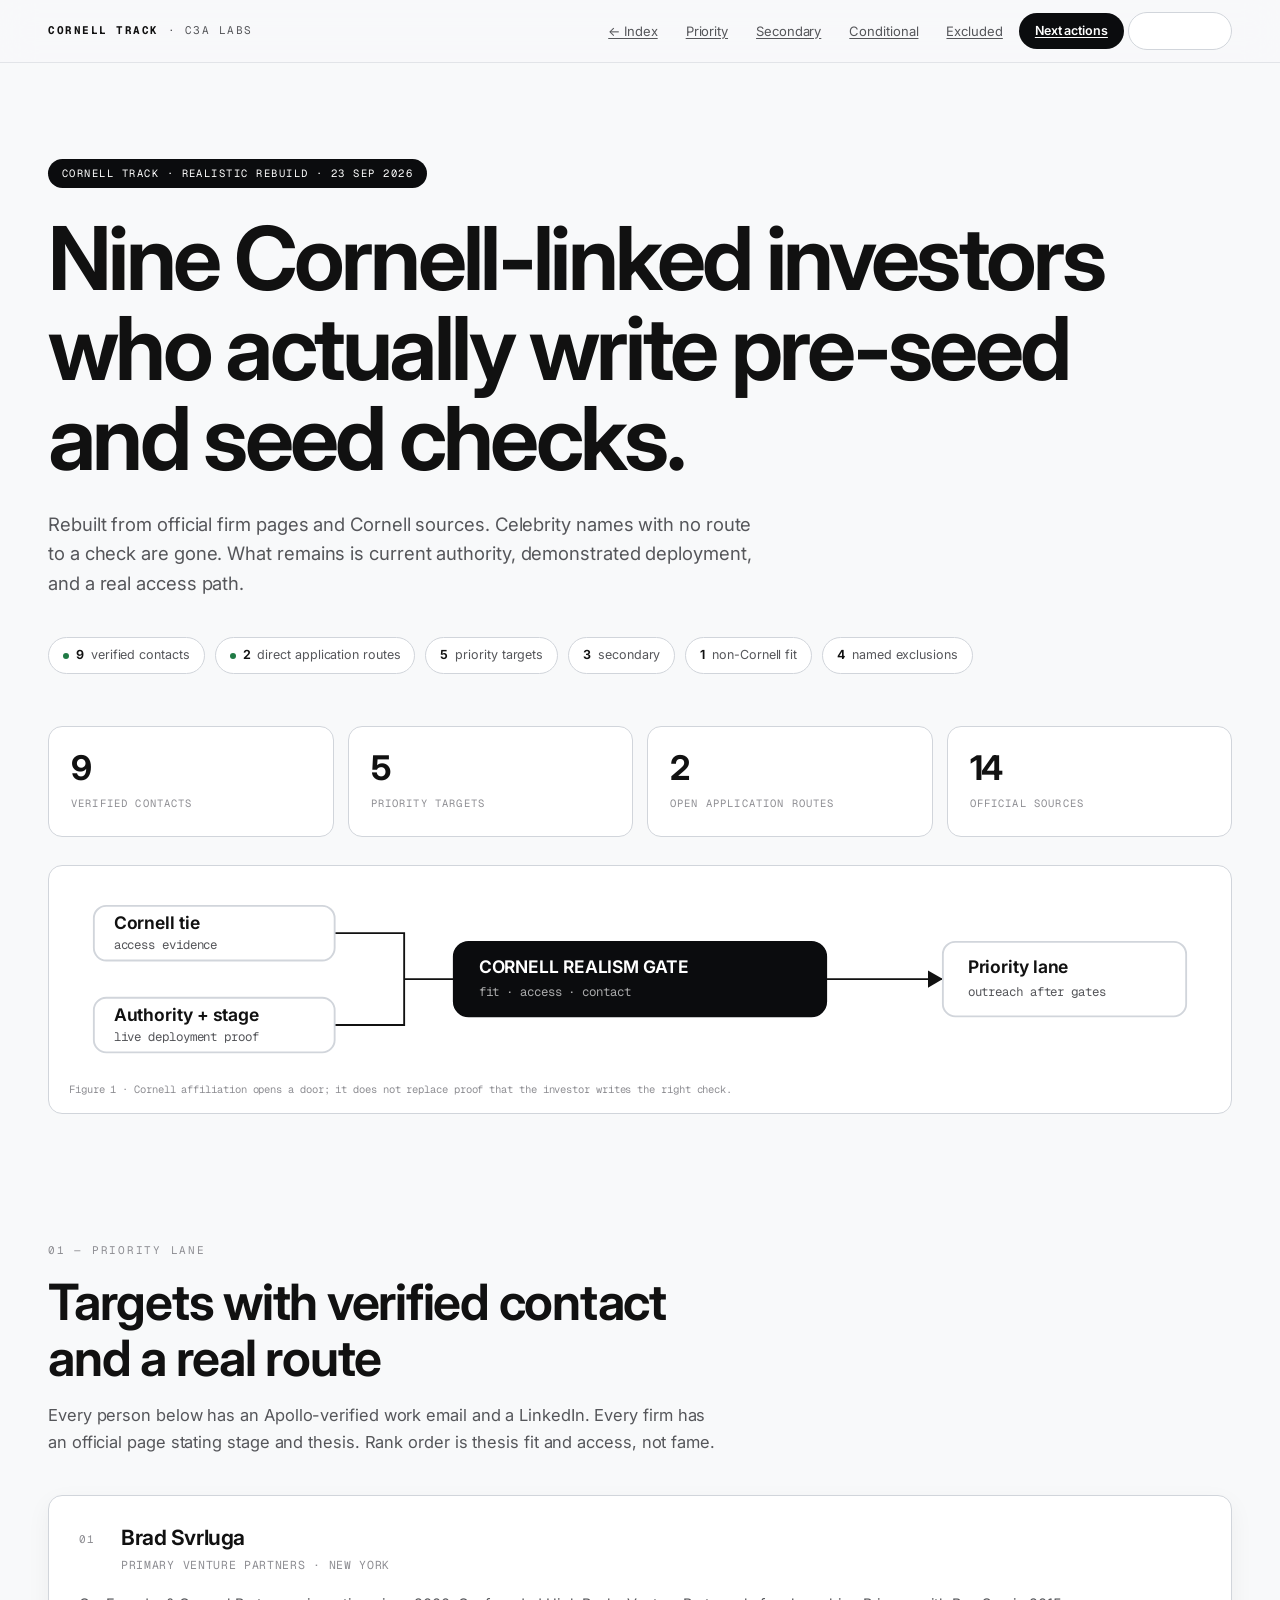
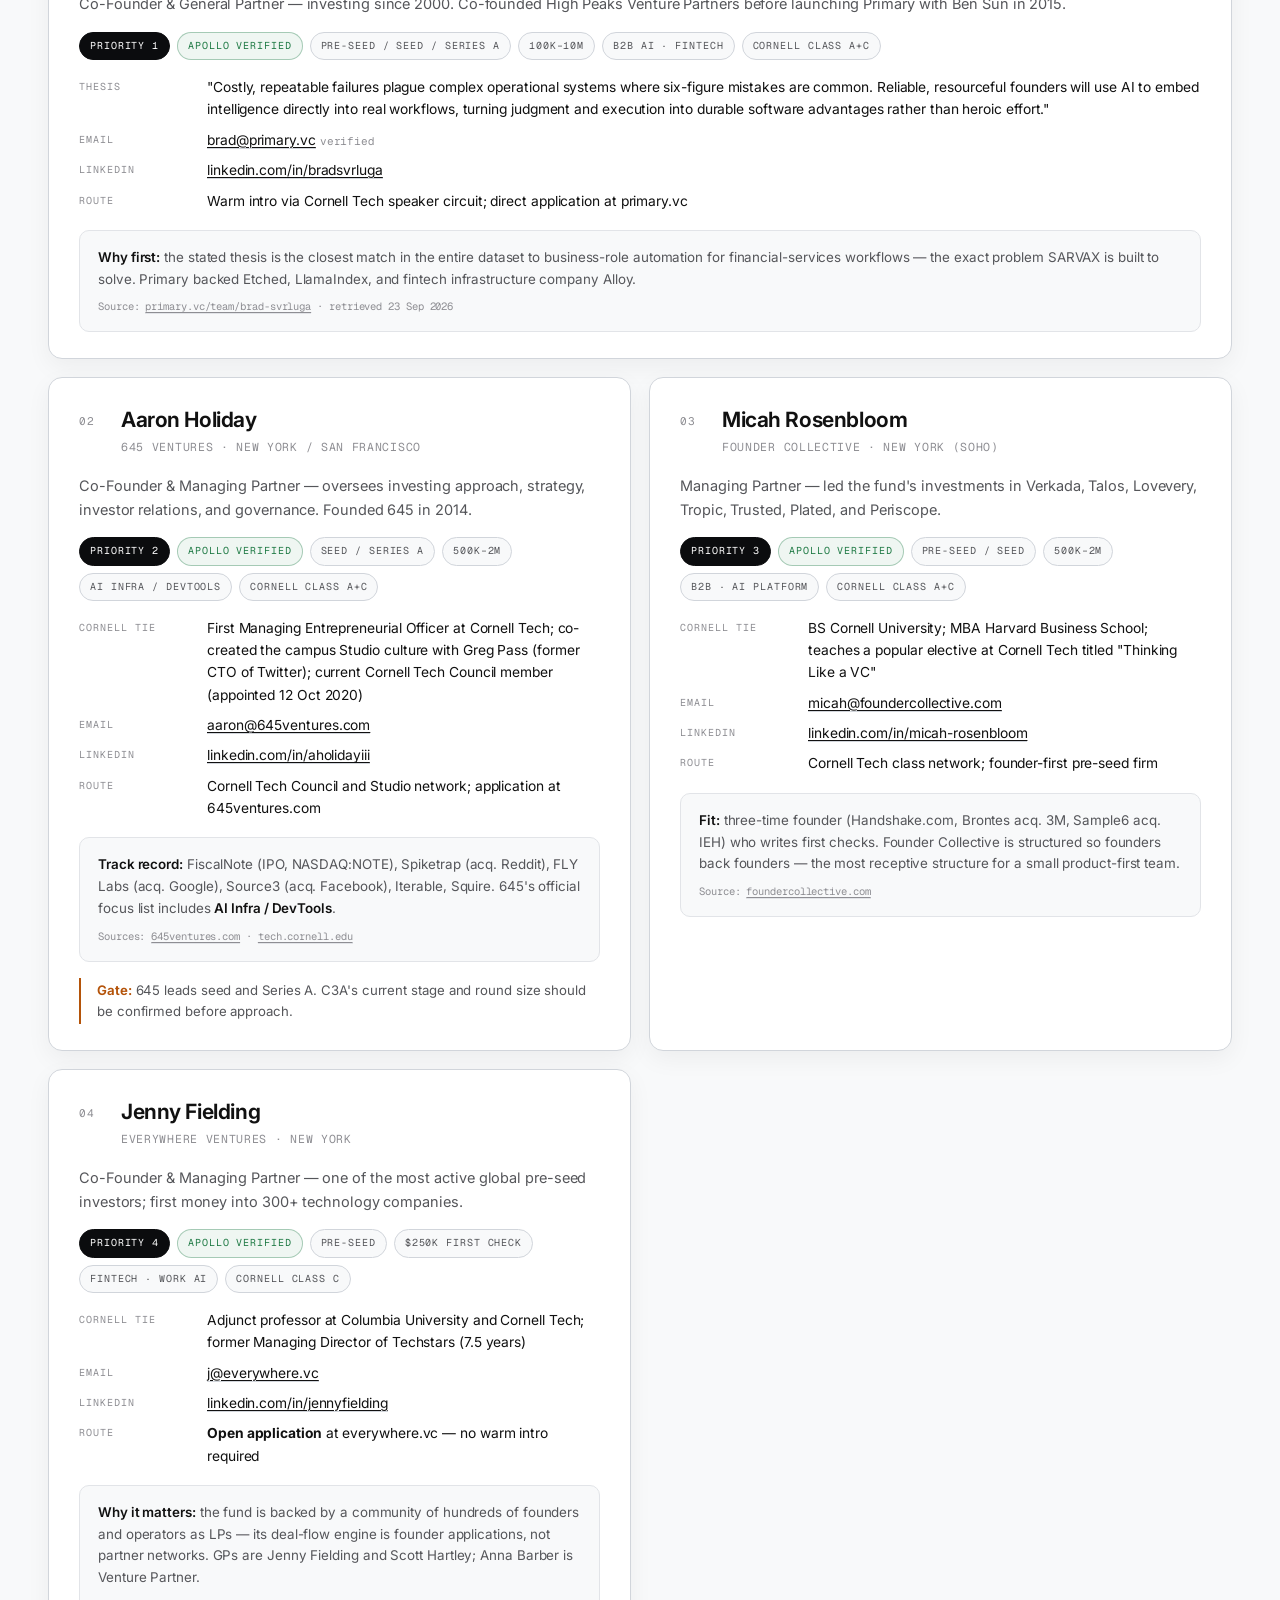
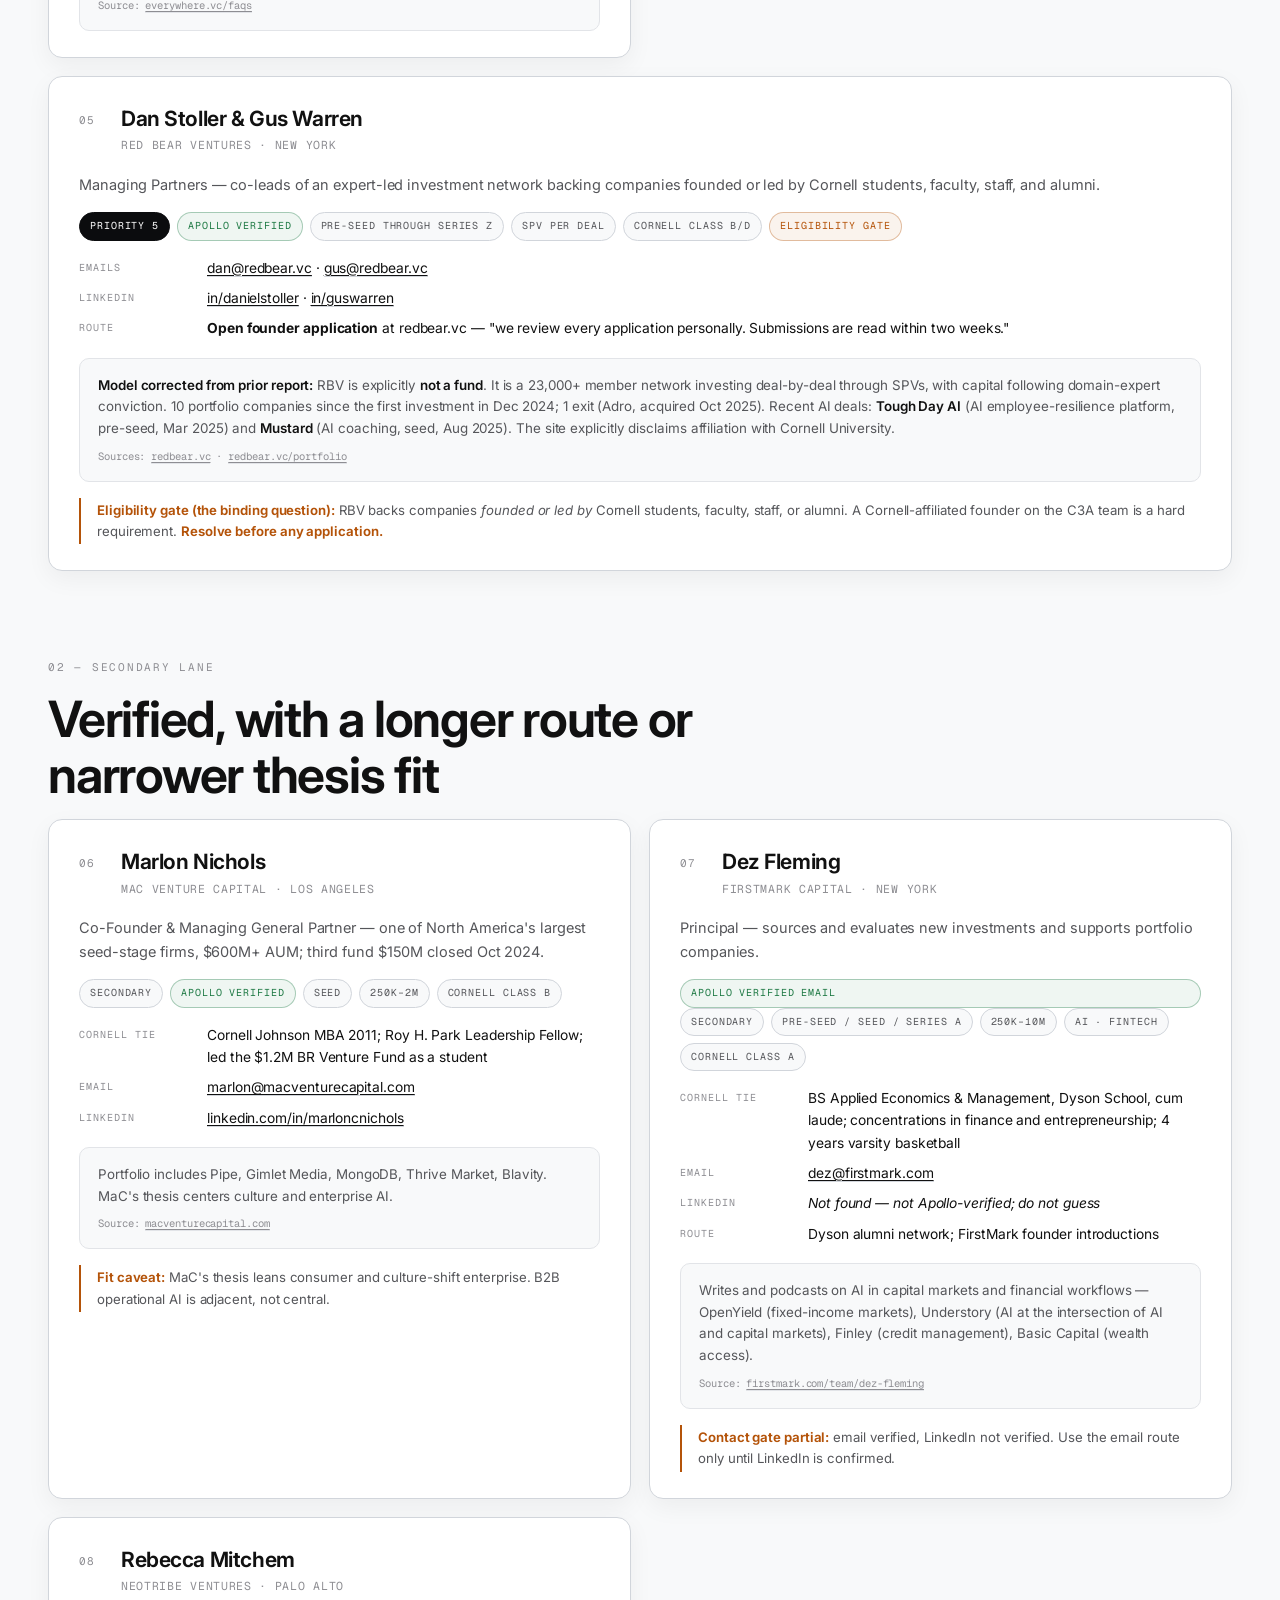
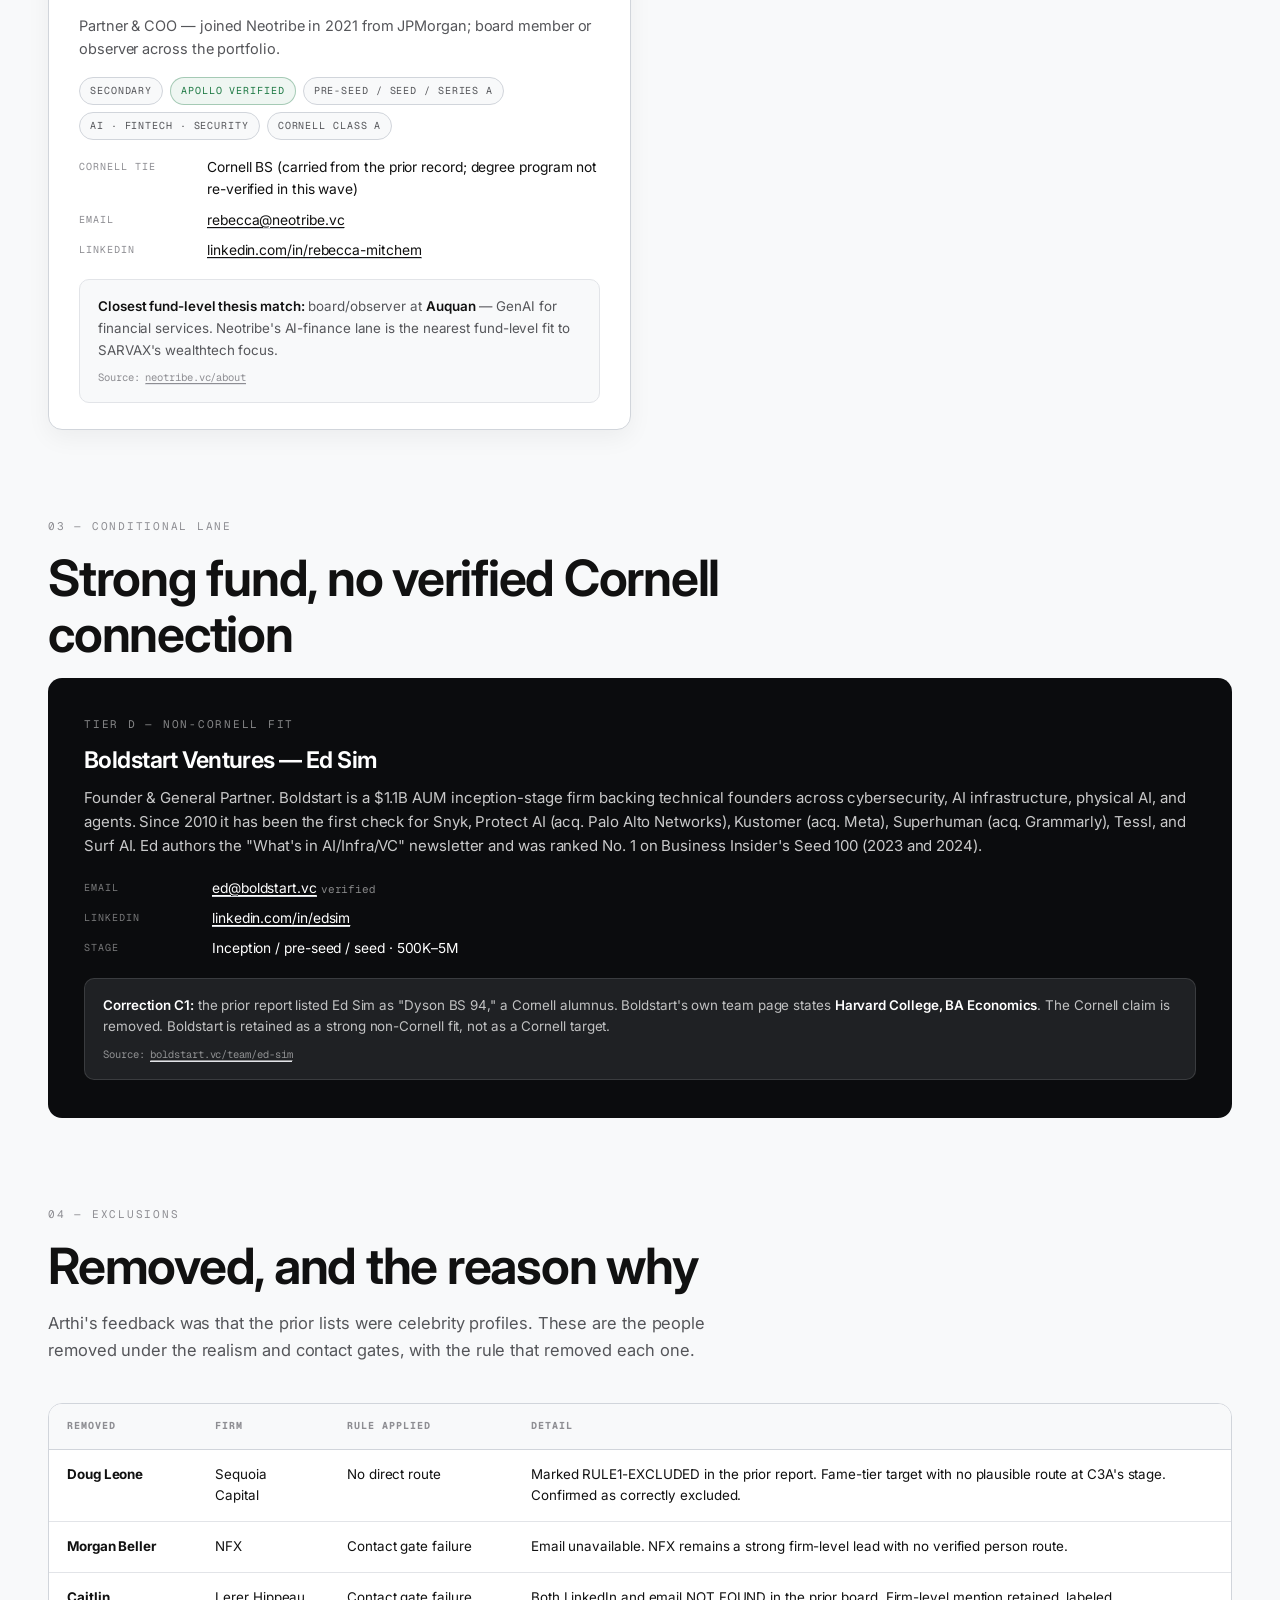
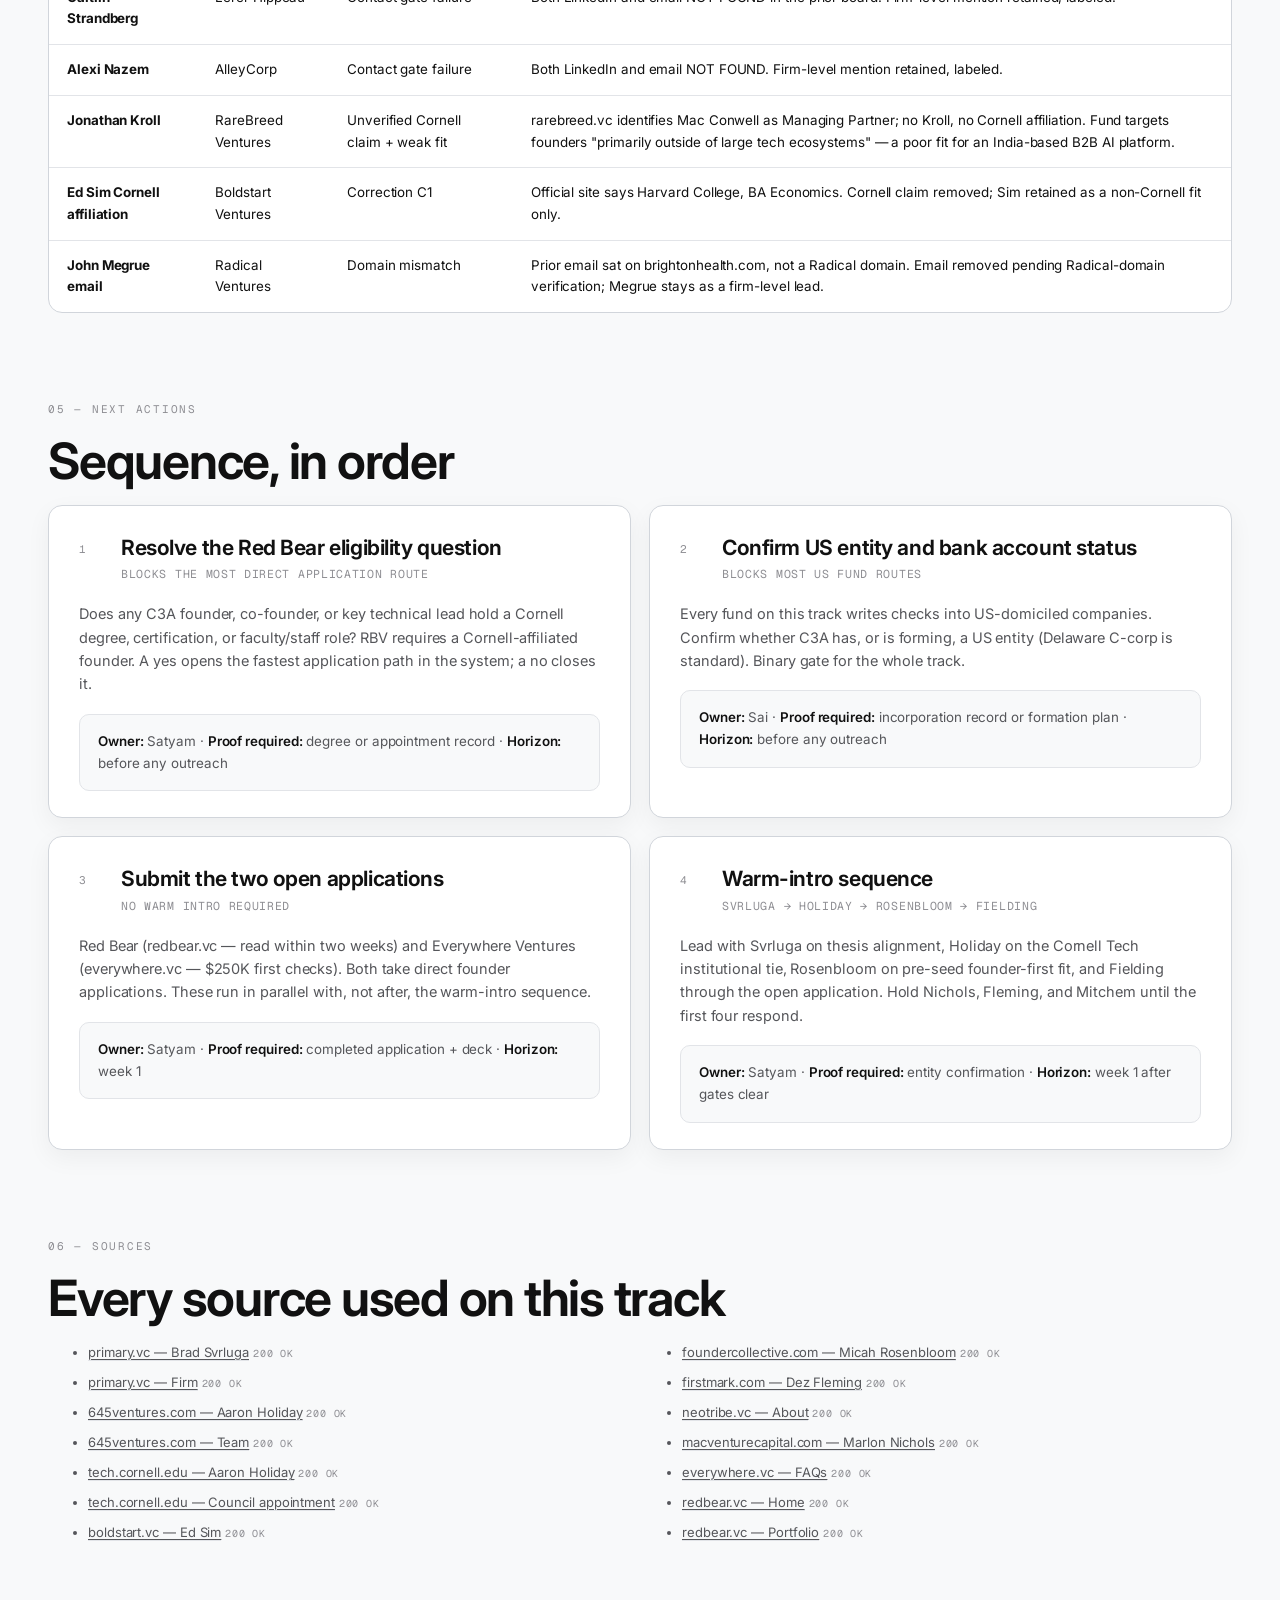
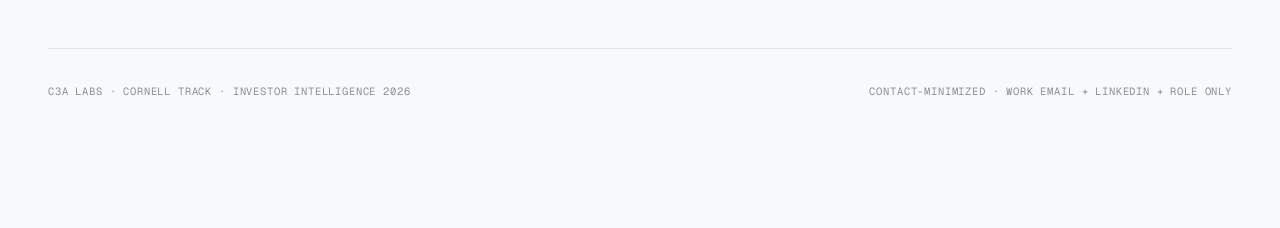
==== CORNELL/index.html @ d26bde04 "Initial public release: investor intelligence 2026" ====
<!DOCTYPE html>
<html lang="en">
<head>
<meta charset="utf-8">
<meta name="viewport" content="width=device-width, initial-scale=1">
<title>C3A Labs — Cornell Investor Intelligence 2026</title>
<meta name="description" content="Cornell-linked investors who actively write pre-seed and seed AI checks. Verified decision-makers, evidence-bound claims, explicit eligibility gates.">
<link rel="preconnect" href="https://fonts.googleapis.com">
<link rel="preconnect" href="https://fonts.gstatic.com" crossorigin>
<link href="https://fonts.googleapis.com/css2?family=Inter:wght@300;400;500;600;700;800&family=Geist+Mono:wght@400;500;600;700&display=swap" rel="stylesheet">
<link rel="stylesheet" href="../00-SYSTEM/report.css">
</head>
<body>
<a class="skip" href="#main">Skip to main content</a>

<nav class="nav">
  <div class="nav-in">
    <span class="nav-mark"><b>CORNELL TRACK</b> · C3A LABS</span>
    <span class="nav-links">
      <a href="../index.html">← Index</a>
      <a href="#priority">Priority</a>
      <a href="#secondary">Secondary</a>
      <a href="#conditional">Conditional</a>
      <a href="#excluded">Excluded</a>
      <a class="nav-cta" href="#next">Next actions</a>
      <a class="nav-cta" style="background:#fff;color:var(--ink);border:1px solid var(--line)" href="../MIT/index.html">MIT track →</a>
    </span>
  </div>
</nav>

<main id="main">

  <section class="hero" id="top">
    <span class="hero-tag">Cornell track · realistic rebuild · 23 Sep 2026</span>
    <h1>Nine Cornell-linked investors who actually write pre-seed and seed checks.</h1>
    <p class="hero-lede">Rebuilt from official firm pages and Cornell sources. Celebrity
      names with no route to a check are gone. What remains is current authority,
      demonstrated deployment, and a real access path.</p>
    <div class="hero-band">
      <span class="pill"><span class="dot"></span><b>9</b> verified contacts</span>
      <span class="pill"><span class="dot"></span><b>2</b> direct application routes</span>
      <span class="pill"><b>5</b> priority targets</span>
      <span class="pill"><b>3</b> secondary</span>
      <span class="pill"><b>1</b> non-Cornell fit</span>
      <span class="pill"><b>4</b> named exclusions</span>
    </div>
    <div class="metrics">
      <div class="metric"><div class="n">9</div><div class="l">Verified contacts</div></div>
      <div class="metric"><div class="n">5</div><div class="l">Priority targets</div></div>
      <div class="metric"><div class="n">2</div><div class="l">Open application routes</div></div>
      <div class="metric"><div class="n">14</div><div class="l">Official sources</div></div>
    </div>
    <figure class="diagram" aria-labelledby="cornell-gates-diagram-title cornell-gates-diagram-desc">
      <svg viewBox="0 0 920 150" role="img" aria-labelledby="cornell-gates-diagram-title cornell-gates-diagram-desc">
        <title id="cornell-gates-diagram-title">Cornell target qualification flow</title>
        <desc id="cornell-gates-diagram-desc">Cornell affiliation is checked separately from current investment authority, pre-seed deployment, and a real access path before a person becomes a priority target.</desc>
        <path class="flow" d="M214 38H270V75H310M214 112H270V75H310M610 75H652V75H704"/>
        <polygon points="704,75 692,68 692,82" fill="var(--ink)"/>
        <rect class="node" x="20" y="16" rx="10" width="194" height="44"/><text class="label" x="36" y="35">Cornell tie</text><text class="sub" x="36" y="51">access evidence</text>
        <rect class="node" x="20" y="90" rx="10" width="194" height="44"/><text class="label" x="36" y="109">Authority + stage</text><text class="sub" x="36" y="125">live deployment proof</text>
        <rect class="node dark" x="310" y="45" rx="12" width="300" height="60"/><text class="label inverse" x="330" y="70">CORNELL REALISM GATE</text><text class="sub inverse" x="330" y="89">fit · access · contact</text>
        <rect class="node" x="704" y="45" rx="10" width="196" height="60"/><text class="label" x="724" y="70">Priority lane</text><text class="sub" x="724" y="89">outreach after gates</text>
      </svg>
      <figcaption>Figure 1 · Cornell affiliation opens a door; it does not replace proof that the investor writes the right check.</figcaption>
    </figure>
  </section>

  <section class="sec" id="priority">
    <div class="sec-kicker">01 — Priority lane</div>
    <h2 class="sec-h">Targets with verified contact and a real route</h2>
    <p class="sec-sub">Every person below has an Apollo-verified work email and a
      LinkedIn. Every firm has an official page stating stage and thesis. Rank order is
      thesis fit and access, not fame.</p>

    <div class="lane">

      <div class="card full">
        <div class="card-top">
          <span class="card-rank">01</span>
          <div>
            <h3>Brad Svrluga</h3>
            <div class="firm">Primary Venture Partners · New York</div>
          </div>
        </div>
        <p class="role">Co-Founder &amp; General Partner — investing since 2000.
          Co-founded High Peaks Venture Partners before launching Primary with Ben Sun
          in 2015.</p>
        <div class="chips">
          <span class="chip solid">Priority 1</span>
          <span class="chip live">APOLLO VERIFIED</span>
          <span class="chip">Pre-seed / Seed / Series A</span>
          <span class="chip">100K–10M</span>
          <span class="chip">B2B AI · fintech</span>
          <span class="chip">Cornell class A+C</span>
        </div>
        <dl class="kv">
          <dt>Thesis</dt><dd>"Costly, repeatable failures plague complex operational
            systems where six-figure mistakes are common. Reliable, resourceful founders
            will use AI to embed intelligence directly into real workflows, turning
            judgment and execution into durable software advantages rather than heroic
            effort."</dd>
          <dt>Email</dt><dd><a href="mailto:brad@primary.vc">brad@primary.vc</a> <span class="mono" style="font-size:11px;color:var(--faint)">verified</span></dd>
          <dt>LinkedIn</dt><dd><a href="https://www.linkedin.com/in/bradsvrluga">linkedin.com/in/bradsvrluga</a></dd>
          <dt>Route</dt><dd>Warm intro via Cornell Tech speaker circuit; direct
            application at primary.vc</dd>
        </dl>
        <div class="proof">
          <b>Why first:</b> the stated thesis is the closest match in the entire dataset
          to business-role automation for financial-services workflows — the exact
          problem SARVAX is built to solve. Primary backed Etched, LlamaIndex, and
          fintech infrastructure company Alloy.
          <span class="proof-src">Source: <a href="https://primary.vc/team/brad-svrluga">primary.vc/team/brad-svrluga</a> · retrieved 23 Sep 2026</span>
        </div>
      </div>

      <div class="card">
        <div class="card-top">
          <span class="card-rank">02</span>
          <div>
            <h3>Aaron Holiday</h3>
            <div class="firm">645 Ventures · New York / San Francisco</div>
          </div>
        </div>
        <p class="role">Co-Founder &amp; Managing Partner — oversees investing approach,
          strategy, investor relations, and governance. Founded 645 in 2014.</p>
        <div class="chips">
          <span class="chip solid">Priority 2</span>
          <span class="chip live">APOLLO VERIFIED</span>
          <span class="chip">Seed / Series A</span>
          <span class="chip">500K–2M</span>
          <span class="chip">AI infra / devtools</span>
          <span class="chip">Cornell class A+C</span>
        </div>
        <dl class="kv">
          <dt>Cornell tie</dt><dd>First Managing Entrepreneurial Officer at Cornell
            Tech; co-created the campus Studio culture with Greg Pass (former CTO of
            Twitter); current Cornell Tech Council member (appointed 12 Oct 2020)</dd>
          <dt>Email</dt><dd><a href="mailto:aaron@645ventures.com">aaron@645ventures.com</a></dd>
          <dt>LinkedIn</dt><dd><a href="https://www.linkedin.com/in/aholidayiii">linkedin.com/in/aholidayiii</a></dd>
          <dt>Route</dt><dd>Cornell Tech Council and Studio network; application at
            645ventures.com</dd>
        </dl>
        <div class="proof">
          <b>Track record:</b> FiscalNote (IPO, NASDAQ:NOTE), Spiketrap (acq. Reddit),
          FLY Labs (acq. Google), Source3 (acq. Facebook), Iterable, Squire.
          645's official focus list includes <b>AI Infra / DevTools</b>.
          <span class="proof-src">Sources: <a href="https://645ventures.com/team/aaron-holiday">645ventures.com</a> · <a href="https://tech.cornell.edu/people/aaron-holiday/">tech.cornell.edu</a></span>
        </div>
        <div class="gate"><b>Gate:</b> 645 leads seed and Series A. C3A's current
          stage and round size should be confirmed before approach.</div>
      </div>

      <div class="card">
        <div class="card-top">
          <span class="card-rank">03</span>
          <div>
            <h3>Micah Rosenbloom</h3>
            <div class="firm">Founder Collective · New York (SoHo)</div>
          </div>
        </div>
        <p class="role">Managing Partner — led the fund's investments in Verkada,
          Talos, Lovevery, Tropic, Trusted, Plated, and Periscope.</p>
        <div class="chips">
          <span class="chip solid">Priority 3</span>
          <span class="chip live">APOLLO VERIFIED</span>
          <span class="chip">Pre-seed / Seed</span>
          <span class="chip">500K–2M</span>
          <span class="chip">B2B · AI platform</span>
          <span class="chip">Cornell class A+C</span>
        </div>
        <dl class="kv">
          <dt>Cornell tie</dt><dd>BS Cornell University; MBA Harvard Business School;
            teaches a popular elective at Cornell Tech titled "Thinking Like a VC"</dd>
          <dt>Email</dt><dd><a href="mailto:micah@foundercollective.com">micah@foundercollective.com</a></dd>
          <dt>LinkedIn</dt><dd><a href="https://www.linkedin.com/in/micah-rosenbloom-a0350">linkedin.com/in/micah-rosenbloom</a></dd>
          <dt>Route</dt><dd>Cornell Tech class network; founder-first pre-seed firm</dd>
        </dl>
        <div class="proof">
          <b>Fit:</b> three-time founder (Handshake.com, Brontes acq. 3M, Sample6 acq.
          IEH) who writes first checks. Founder Collective is structured so founders
          back founders — the most receptive structure for a small product-first team.
          <span class="proof-src">Source: <a href="https://foundercollective.com/team/micah-rosenbloom/">foundercollective.com</a></span>
        </div>
      </div>

      <div class="card">
        <div class="card-top">
          <span class="card-rank">04</span>
          <div>
            <h3>Jenny Fielding</h3>
            <div class="firm">Everywhere Ventures · New York</div>
          </div>
        </div>
        <p class="role">Co-Founder &amp; Managing Partner — one of the most active
          global pre-seed investors; first money into 300+ technology companies.</p>
        <div class="chips">
          <span class="chip solid">Priority 4</span>
          <span class="chip live">APOLLO VERIFIED</span>
          <span class="chip">Pre-seed</span>
          <span class="chip">$250K first check</span>
          <span class="chip">Fintech · work AI</span>
          <span class="chip">Cornell class C</span>
        </div>
        <dl class="kv">
          <dt>Cornell tie</dt><dd>Adjunct professor at Columbia University and Cornell
            Tech; former Managing Director of Techstars (7.5 years)</dd>
          <dt>Email</dt><dd><a href="mailto:j@everywhere.vc">j@everywhere.vc</a></dd>
          <dt>LinkedIn</dt><dd><a href="https://www.linkedin.com/in/jennyfielding">linkedin.com/in/jennyfielding</a></dd>
          <dt>Route</dt><dd><b>Open application</b> at everywhere.vc — no warm intro
            required</dd>
        </dl>
        <div class="proof">
          <b>Why it matters:</b> the fund is backed by a community of hundreds of
          founders and operators as LPs — its deal-flow engine is founder applications,
          not partner networks. GPs are Jenny Fielding and Scott Hartley; Anna Barber
          is Venture Partner.
          <span class="proof-src">Source: <a href="https://www.everywhere.vc/faqs">everywhere.vc/faqs</a></span>
        </div>
      </div>

      <div class="card full">
        <div class="card-top">
          <span class="card-rank">05</span>
          <div>
            <h3>Dan Stoller &amp; Gus Warren</h3>
            <div class="firm">Red Bear Ventures · New York</div>
          </div>
        </div>
        <p class="role">Managing Partners — co-leads of an expert-led investment network
          backing companies founded or led by Cornell students, faculty, staff, and
          alumni.</p>
        <div class="chips">
          <span class="chip solid">Priority 5</span>
          <span class="chip live">APOLLO VERIFIED</span>
          <span class="chip">Pre-seed through Series Z</span>
          <span class="chip">SPV per deal</span>
          <span class="chip">Cornell class B/D</span>
          <span class="chip warn">ELIGIBILITY GATE</span>
        </div>
        <dl class="kv">
          <dt>Emails</dt><dd><a href="mailto:dan@redbear.vc">dan@redbear.vc</a> · <a href="mailto:gus@redbear.vc">gus@redbear.vc</a></dd>
          <dt>LinkedIn</dt><dd><a href="https://www.linkedin.com/in/danielstoller">in/danielstoller</a> · <a href="https://www.linkedin.com/in/guswarren">in/guswarren</a></dd>
          <dt>Route</dt><dd><b>Open founder application</b> at redbear.vc — "we review
            every application personally. Submissions are read within two weeks."</dd>
        </dl>
        <div class="proof">
          <b>Model corrected from prior report:</b> RBV is explicitly <b>not a fund</b>.
          It is a 23,000+ member network investing deal-by-deal through SPVs, with
          capital following domain-expert conviction. 10 portfolio companies since the
          first investment in Dec 2024; 1 exit (Adro, acquired Oct 2025). Recent AI
          deals: <b>Tough Day AI</b> (AI employee-resilience platform, pre-seed,
          Mar 2025) and <b>Mustard</b> (AI coaching, seed, Aug 2025). The site
          explicitly disclaims affiliation with Cornell University.
          <span class="proof-src">Sources: <a href="https://www.redbear.vc/">redbear.vc</a> · <a href="https://www.redbear.vc/portfolio">redbear.vc/portfolio</a></span>
        </div>
        <div class="gate"><b>Eligibility gate (the binding question):</b> RBV backs
          companies <i>founded or led by</i> Cornell students, faculty, staff, or
          alumni. A Cornell-affiliated founder on the C3A team is a hard requirement.
          <b>Resolve before any application.</b></div>
      </div>

    </div>
  </section>

  <section class="sec" id="secondary">
    <div class="sec-kicker">02 — Secondary lane</div>
    <h2 class="sec-h">Verified, with a longer route or narrower thesis fit</h2>
    <div class="lane">

      <div class="card">
        <div class="card-top">
          <span class="card-rank">06</span>
          <div>
            <h3>Marlon Nichols</h3>
            <div class="firm">MaC Venture Capital · Los Angeles</div>
          </div>
        </div>
        <p class="role">Co-Founder &amp; Managing General Partner — one of North
          America's largest seed-stage firms, $600M+ AUM; third fund $150M closed
          Oct 2024.</p>
        <div class="chips">
          <span class="chip">Secondary</span>
          <span class="chip live">APOLLO VERIFIED</span>
          <span class="chip">Seed</span>
          <span class="chip">250K–2M</span>
          <span class="chip">Cornell class B</span>
        </div>
        <dl class="kv">
          <dt>Cornell tie</dt><dd>Cornell Johnson MBA 2011; Roy H. Park Leadership
            Fellow; led the $1.2M BR Venture Fund as a student</dd>
          <dt>Email</dt><dd><a href="mailto:marlon@macventurecapital.com">marlon@macventurecapital.com</a></dd>
          <dt>LinkedIn</dt><dd><a href="https://www.linkedin.com/in/marloncnichols">linkedin.com/in/marloncnichols</a></dd>
        </dl>
        <div class="proof">
          Portfolio includes Pipe, Gimlet Media, MongoDB, Thrive Market, Blavity.
          MaC's thesis centers culture and enterprise AI.
          <span class="proof-src">Source: <a href="https://macventurecapital.com/team/marlon-nichols/">macventurecapital.com</a></span>
        </div>
        <div class="gate"><b>Fit caveat:</b> MaC's thesis leans consumer and
          culture-shift enterprise. B2B operational AI is adjacent, not central.</div>
      </div>

      <div class="card">
        <div class="card-top">
          <span class="card-rank">07</span>
          <div>
            <h3>Dez Fleming</h3>
            <div class="firm">FirstMark Capital · New York</div>
          </div>
        </div>
        <p class="role">Principal — sources and evaluates new investments and supports
          portfolio companies.</p>
        <div class="chip live">APOLLO VERIFIED EMAIL</div>
        <div class="chips" style="margin-top:0">
          <span class="chip">Secondary</span>
          <span class="chip">Pre-seed / Seed / Series A</span>
          <span class="chip">250K–10M</span>
          <span class="chip">AI · fintech</span>
          <span class="chip">Cornell class A</span>
        </div>
        <dl class="kv">
          <dt>Cornell tie</dt><dd>BS Applied Economics &amp; Management, Dyson School,
            cum laude; concentrations in finance and entrepreneurship; 4 years varsity
            basketball</dd>
          <dt>Email</dt><dd><a href="mailto:dez@firstmark.com">dez@firstmark.com</a></dd>
          <dt>LinkedIn</dt><dd class="nf">Not found — not Apollo-verified; do not guess</dd>
          <dt>Route</dt><dd>Dyson alumni network; FirstMark founder introductions</dd>
        </dl>
        <div class="proof">
          Writes and podcasts on AI in capital markets and financial workflows —
          OpenYield (fixed-income markets), Understory (AI at the intersection of AI and
          capital markets), Finley (credit management), Basic Capital (wealth access).
          <span class="proof-src">Source: <a href="https://firstmark.com/team/dez-fleming">firstmark.com/team/dez-fleming</a></span>
        </div>
        <div class="gate"><b>Contact gate partial:</b> email verified, LinkedIn not
          verified. Use the email route only until LinkedIn is confirmed.</div>
      </div>

      <div class="card">
        <div class="card-top">
          <span class="card-rank">08</span>
          <div>
            <h3>Rebecca Mitchem</h3>
            <div class="firm">Neotribe Ventures · Palo Alto</div>
          </div>
        </div>
        <p class="role">Partner &amp; COO — joined Neotribe in 2021 from JPMorgan;
          board member or observer across the portfolio.</p>
        <div class="chips">
          <span class="chip">Secondary</span>
          <span class="chip live">APOLLO VERIFIED</span>
          <span class="chip">Pre-seed / Seed / Series A</span>
          <span class="chip">AI · fintech · security</span>
          <span class="chip">Cornell class A</span>
        </div>
        <dl class="kv">
          <dt>Cornell tie</dt><dd>Cornell BS (carried from the prior record; degree
            program not re-verified in this wave)</dd>
          <dt>Email</dt><dd><a href="mailto:rebecca@neotribe.vc">rebecca@neotribe.vc</a></dd>
          <dt>LinkedIn</dt><dd><a href="https://www.linkedin.com/in/rebecca-mitchem-cfa-79231aa">linkedin.com/in/rebecca-mitchem</a></dd>
        </dl>
        <div class="proof">
          <b>Closest fund-level thesis match:</b> board/observer at <b>Auquan</b> —
          GenAI for financial services. Neotribe's AI-finance lane is the nearest
          fund-level fit to SARVAX's wealthtech focus.
          <span class="proof-src">Source: <a href="https://www.neotribe.vc/about">neotribe.vc/about</a></span>
        </div>
      </div>

    </div>
  </section>

  <section class="sec" id="conditional">
    <div class="sec-kicker">03 — Conditional lane</div>
    <h2 class="sec-h">Strong fund, no verified Cornell connection</h2>
    <div class="lane">
      <div class="dark full">
        <div class="sec-kicker">Tier D — non-Cornell fit</div>
        <h3>Boldstart Ventures — Ed Sim</h3>
        <p style="margin-bottom:18px">Founder &amp; General Partner. Boldstart is a
          $1.1B AUM inception-stage firm backing technical founders across cybersecurity,
          AI infrastructure, physical AI, and agents. Since 2010 it has been the first
          check for Snyk, Protect AI (acq. Palo Alto Networks), Kustomer (acq. Meta),
          Superhuman (acq. Grammarly), Tessl, and Surf AI. Ed authors the "What's in
          AI/Infra/VC" newsletter and was ranked No. 1 on Business Insider's Seed 100
          (2023 and 2024).</p>
        <dl class="kv">
          <dt>Email</dt><dd><a href="mailto:ed@boldstart.vc" style="color:#fff">ed@boldstart.vc</a> <span class="mono" style="font-size:11px;color:rgba(255,255,255,.5)">verified</span></dd>
          <dt>LinkedIn</dt><dd><a href="https://www.linkedin.com/in/edsim" style="color:#fff">linkedin.com/in/edsim</a></dd>
          <dt>Stage</dt><dd>Inception / pre-seed / seed · 500K–5M</dd>
        </dl>
        <div class="proof">
          <b>Correction C1:</b> the prior report listed Ed Sim as "Dyson BS 94," a
          Cornell alumnus. Boldstart's own team page states <b>Harvard College, BA
          Economics</b>. The Cornell claim is removed. Boldstart is retained as a
          strong non-Cornell fit, not as a Cornell target.
          <span class="proof-src">Source: <a href="https://boldstart.vc/team/ed-sim/" style="color:rgba(255,255,255,.5)">boldstart.vc/team/ed-sim</a></span>
        </div>
      </div>
    </div>
  </section>

  <section class="sec" id="excluded">
    <div class="sec-kicker">04 — Exclusions</div>
    <h2 class="sec-h">Removed, and the reason why</h2>
    <p class="sec-sub">Arthi's feedback was that the prior lists were celebrity
      profiles. These are the people removed under the realism and contact gates, with
      the rule that removed each one.</p>
    <div class="tbl-wrap" style="margin-top:0">
      <table>
        <caption class="skip">Exclusions with applied rule</caption>
        <thead>
          <tr>
            <th scope="col">Removed</th>
            <th scope="col">Firm</th>
            <th scope="col">Rule applied</th>
            <th scope="col">Detail</th>
          </tr>
        </thead>
        <tbody>
          <tr>
            <td data-label="Removed"><b>Doug Leone</b></td>
            <td data-label="Firm">Sequoia Capital</td>
            <td data-label="Rule applied">No direct route</td>
            <td data-label="Detail">Marked RULE1-EXCLUDED in the prior report. Fame-tier target with no plausible route at C3A's stage. Confirmed as correctly excluded.</td>
          </tr>
          <tr>
            <td data-label="Removed"><b>Morgan Beller</b></td>
            <td data-label="Firm">NFX</td>
            <td data-label="Rule applied">Contact gate failure</td>
            <td data-label="Detail">Email unavailable. NFX remains a strong firm-level lead with no verified person route.</td>
          </tr>
          <tr>
            <td data-label="Removed"><b>Caitlin Strandberg</b></td>
            <td data-label="Firm">Lerer Hippeau</td>
            <td data-label="Rule applied">Contact gate failure</td>
            <td data-label="Detail">Both LinkedIn and email NOT FOUND in the prior board. Firm-level mention retained, labeled.</td>
          </tr>
          <tr>
            <td data-label="Removed"><b>Alexi Nazem</b></td>
            <td data-label="Firm">AlleyCorp</td>
            <td data-label="Rule applied">Contact gate failure</td>
            <td data-label="Detail">Both LinkedIn and email NOT FOUND. Firm-level mention retained, labeled.</td>
          </tr>
          <tr>
            <td data-label="Removed"><b>Jonathan Kroll</b></td>
            <td data-label="Firm">RareBreed Ventures</td>
            <td data-label="Rule applied">Unverified Cornell claim + weak fit</td>
            <td data-label="Detail">rarebreed.vc identifies Mac Conwell as Managing Partner; no Kroll, no Cornell affiliation. Fund targets founders "primarily outside of large tech ecosystems" — a poor fit for an India-based B2B AI platform.</td>
          </tr>
          <tr>
            <td data-label="Removed"><b>Ed Sim Cornell affiliation</b></td>
            <td data-label="Firm">Boldstart Ventures</td>
            <td data-label="Rule applied">Correction C1</td>
            <td data-label="Detail">Official site says Harvard College, BA Economics. Cornell claim removed; Sim retained as a non-Cornell fit only.</td>
          </tr>
          <tr>
            <td data-label="Removed"><b>John Megrue email</b></td>
            <td data-label="Firm">Radical Ventures</td>
            <td data-label="Rule applied">Domain mismatch</td>
            <td data-label="Detail">Prior email sat on brightonhealth.com, not a Radical domain. Email removed pending Radical-domain verification; Megrue stays as a firm-level lead.</td>
          </tr>
        </tbody>
      </table>
    </div>
  </section>

  <section class="sec" id="next">
    <div class="sec-kicker">05 — Next actions</div>
    <h2 class="sec-h">Sequence, in order</h2>
    <div class="lane">
      <div class="card">
        <div class="card-top"><span class="card-rank">1</span><div>
          <h3>Resolve the Red Bear eligibility question</h3>
          <div class="firm">Blocks the most direct application route</div>
        </div></div>
        <p style="font-size:14.5px;color:var(--muted)">Does any C3A founder, co-founder,
          or key technical lead hold a Cornell degree, certification, or faculty/staff
          role? RBV requires a Cornell-affiliated founder. A yes opens the fastest
          application path in the system; a no closes it.</p>
        <div class="proof"><b>Owner:</b> Satyam · <b>Proof required:</b> degree or
          appointment record · <b>Horizon:</b> before any outreach</div>
      </div>
      <div class="card">
        <div class="card-top"><span class="card-rank">2</span><div>
          <h3>Confirm US entity and bank account status</h3>
          <div class="firm">Blocks most US fund routes</div>
        </div></div>
        <p style="font-size:14.5px;color:var(--muted)">Every fund on this track writes
          checks into US-domiciled companies. Confirm whether C3A has, or is forming, a
          US entity (Delaware C-corp is standard). Binary gate for the whole track.</p>
        <div class="proof"><b>Owner:</b> Sai · <b>Proof required:</b> incorporation
          record or formation plan · <b>Horizon:</b> before any outreach</div>
      </div>
      <div class="card">
        <div class="card-top"><span class="card-rank">3</span><div>
          <h3>Submit the two open applications</h3>
          <div class="firm">No warm intro required</div>
        </div></div>
        <p style="font-size:14.5px;color:var(--muted)">Red Bear (redbear.vc — read within
          two weeks) and Everywhere Ventures (everywhere.vc — $250K first checks). Both
          take direct founder applications. These run in parallel with, not after, the
          warm-intro sequence.</p>
        <div class="proof"><b>Owner:</b> Satyam · <b>Proof required:</b> completed
          application + deck · <b>Horizon:</b> week 1</div>
      </div>
      <div class="card">
        <div class="card-top"><span class="card-rank">4</span><div>
          <h3>Warm-intro sequence</h3>
          <div class="firm">Svrluga → Holiday → Rosenbloom → Fielding</div>
        </div></div>
        <p style="font-size:14.5px;color:var(--muted)">Lead with Svrluga on thesis
          alignment, Holiday on the Cornell Tech institutional tie, Rosenbloom on
          pre-seed founder-first fit, and Fielding through the open application. Hold
          Nichols, Fleming, and Mitchem until the first four respond.</p>
        <div class="proof"><b>Owner:</b> Satyam · <b>Proof required:</b> entity
          confirmation · <b>Horizon:</b> week 1 after gates clear</div>
      </div>
    </div>
  </section>

  <section class="sec" id="sources">
    <div class="sec-kicker">06 — Sources</div>
    <h2 class="sec-h">Every source used on this track</h2>
    <ul class="sources">
      <li><a href="https://primary.vc/team/brad-svrluga">primary.vc — Brad Svrluga</a> <span class="st">200 OK</span></li>
      <li><a href="https://www.primary.vc/">primary.vc — Firm</a> <span class="st">200 OK</span></li>
      <li><a href="https://645ventures.com/team/aaron-holiday">645ventures.com — Aaron Holiday</a> <span class="st">200 OK</span></li>
      <li><a href="https://645ventures.com/team">645ventures.com — Team</a> <span class="st">200 OK</span></li>
      <li><a href="https://tech.cornell.edu/people/aaron-holiday/">tech.cornell.edu — Aaron Holiday</a> <span class="st">200 OK</span></li>
      <li><a href="https://tech.cornell.edu/news/announcing-two-new-members-to-the-cornell-tech-council/">tech.cornell.edu — Council appointment</a> <span class="st">200 OK</span></li>
      <li><a href="https://boldstart.vc/team/ed-sim/">boldstart.vc — Ed Sim</a> <span class="st">200 OK</span></li>
      <li><a href="https://foundercollective.com/team/micah-rosenbloom/">foundercollective.com — Micah Rosenbloom</a> <span class="st">200 OK</span></li>
      <li><a href="https://firstmark.com/team/dez-fleming">firstmark.com — Dez Fleming</a> <span class="st">200 OK</span></li>
      <li><a href="https://www.neotribe.vc/about">neotribe.vc — About</a> <span class="st">200 OK</span></li>
      <li><a href="https://macventurecapital.com/team/marlon-nichols/">macventurecapital.com — Marlon Nichols</a> <span class="st">200 OK</span></li>
      <li><a href="https://www.everywhere.vc/faqs">everywhere.vc — FAQs</a> <span class="st">200 OK</span></li>
      <li><a href="https://www.redbear.vc/">redbear.vc — Home</a> <span class="st">200 OK</span></li>
      <li><a href="https://www.redbear.vc/portfolio">redbear.vc — Portfolio</a> <span class="st">200 OK</span></li>
    </ul>
  </section>

  <div class="foot">
    <span>C3A LABS · CORNELL TRACK · INVESTOR INTELLIGENCE 2026</span>
    <span class="sp">CONTACT-MINIMIZED · WORK EMAIL + LINKEDIN + ROLE ONLY</span>
  </div>

</main>
</body>
</html>
---- 00-SYSTEM/report.css ----
:root{
  --bg:#f8f9fa; --paper:#fff; --ink:#111111; --muted:#55565a; --faint:#8e8e93;
  --line:#d1d5db; --line-soft:#e2e4e8; --dark:#0b0c0e; --dark-sub:#1f2124;
  --dark-rule:rgba(255,255,255,.12); --live:#1f7a45; --warn:#b45309;
  --radius-card:14px; --radius-sub:10px; --radius-nav:28px; --radius-pill:999px;
  --shadow-soft:0 8px 24px rgba(17,17,17,.05);
}
*,*::before,*::after{box-sizing:border-box}
html{-webkit-text-size-adjust:100%}
body{
  margin:0; background:var(--bg); color:var(--ink);
  font-family:'Inter',-apple-system,BlinkMacSystemFont,'Segoe UI',sans-serif;
  font-weight:400; line-height:1.62; letter-spacing:-0.005em;
  -webkit-font-smoothing:antialiased;
}
h1,h2,h3,h4{margin:0; font-weight:650; letter-spacing:-0.025em; line-height:1.12}
p{margin:0}
a{color:inherit; text-decoration-thickness:1px; text-underline-offset:2px}
.mono{font-family:'Geist Mono','SF Mono',ui-monospace,Menlo,Consolas,monospace}
.skip{position:absolute; left:-9999px; top:0; z-index:200;
  background:var(--dark); color:#fff; padding:10px 18px; border-radius:0 0 10px 0; font-size:13px}
.skip:focus{left:0}

/* ---------- nav ---------- */
.nav{position:sticky; top:0; z-index:60; background:rgba(248,249,250,.86);
  backdrop-filter:saturate(180%) blur(16px); -webkit-backdrop-filter:saturate(180%) blur(16px);
  border-bottom:1px solid var(--line-soft)}
.nav-in{max-width:1240px; margin:0 auto; padding:12px 28px; display:flex; align-items:center; gap:18px}
.nav-mark{font-family:'Geist Mono',monospace; font-size:11px; letter-spacing:.14em; text-transform:uppercase;
  color:var(--muted); white-space:nowrap}
.nav-mark b{color:var(--ink); font-weight:700}
.nav-links{display:flex; gap:4px; margin-left:auto; flex-wrap:wrap; align-items:center}
.nav-links a{font-size:13px; color:var(--muted); padding:7px 12px; border-radius:var(--radius-pill);
  white-space:nowrap; transition:color .15s, background .15s}
.nav-links a:hover{color:var(--ink); background:rgba(17,17,17,.055)}
.nav-links a.active{color:var(--ink); background:rgba(17,17,17,.08)}
.nav-cta{background:var(--dark); color:#fff !important; font-weight:600; padding:8px 16px !important;
  border-radius:var(--radius-pill); font-size:12.5px !important}
.nav-cta:hover{background:#000 !important; color:#fff !important}

/* ---------- layout ---------- */
main{max-width:1240px; margin:0 auto; padding:0 28px 120px}
.sec{padding:88px 0 0}
.sec-kicker{font-family:'Geist Mono',monospace; font-size:11px; letter-spacing:.16em; text-transform:uppercase;
  color:var(--faint); margin-bottom:14px}
.sec-h{font-size:clamp(30px,4vw,50px); margin-bottom:16px; max-width:22ch}
.sec-sub{color:var(--muted); font-size:16.5px; max-width:68ch; margin-bottom:40px}

/* ---------- hero ---------- */
.hero{padding:96px 0 40px}
.hero-tag{display:inline-flex; align-items:center; gap:8px; background:var(--dark); color:#fff;
  font-family:'Geist Mono',monospace; font-size:10.5px; letter-spacing:.14em; text-transform:uppercase;
  padding:6px 14px; border-radius:var(--radius-pill); margin-bottom:26px}
.hero h1{font-size:clamp(42px,7.2vw,88px); line-height:1.02; letter-spacing:-0.042em; max-width:20ch}
.hero-lede{color:var(--muted); font-size:18.5px; max-width:60ch; margin-top:26px}
.hero-band{display:flex; flex-wrap:wrap; gap:10px; margin-top:38px}
.pill{display:inline-flex; align-items:center; gap:7px; border:1px solid var(--line); background:var(--paper);
  border-radius:var(--radius-pill); padding:7px 14px; font-size:12.5px; color:var(--muted)}
.pill b{color:var(--ink); font-weight:650}
.dot{width:6px; height:6px; border-radius:50%; background:var(--live); flex:none}

/* ---------- metric grid ---------- */
.metrics{display:grid; grid-template-columns:repeat(4,1fr); gap:14px; margin-top:52px}
.metric{background:var(--paper); border:1px solid var(--line); border-radius:var(--radius-card);
  padding:24px 22px}
.metric .n{font-size:34px; font-weight:700; letter-spacing:-0.035em; line-height:1}
.metric .l{font-family:'Geist Mono',monospace; font-size:10.5px; letter-spacing:.11em; text-transform:uppercase;
  color:var(--faint); margin-top:10px}

/* ---------- cards ---------- */
.card{background:var(--paper); border:1px solid var(--line); border-radius:var(--radius-card);
  padding:30px 30px 26px; box-shadow:var(--shadow-soft)}
.card-top{display:flex; align-items:flex-start; gap:16px; margin-bottom:18px}
.card-rank{font-family:'Geist Mono',monospace; font-size:11px; color:var(--faint); letter-spacing:.1em;
  padding-top:5px; min-width:26px}
.card h3{font-size:21px; letter-spacing:-0.02em}
.card .firm{font-family:'Geist Mono',monospace; font-size:11.5px; color:var(--faint);
  letter-spacing:.06em; text-transform:uppercase; margin-top:6px}
.card .role{font-size:14.5px; color:var(--muted); margin-bottom:16px}
.chips{display:flex; flex-wrap:wrap; gap:7px; margin:0 0 16px}
.chip{font-family:'Geist Mono',monospace; font-size:10px; letter-spacing:.09em; text-transform:uppercase;
  padding:5px 10px; border-radius:var(--radius-pill); border:1px solid var(--line); color:var(--muted);
  background:var(--bg)}
.chip.solid{background:var(--dark); color:#fff; border-color:var(--dark)}
.chip.live{color:var(--live); border-color:rgba(31,122,69,.35); background:rgba(31,122,69,.07)}
.chip.warn{color:var(--warn); border-color:rgba(180,83,9,.35); background:rgba(180,83,9,.07)}
.kv{display:grid; grid-template-columns:112px 1fr; gap:8px 16px; font-size:13.8px}
.kv dt{font-family:'Geist Mono',monospace; font-size:10px; letter-spacing:.1em; text-transform:uppercase;
  color:var(--faint); padding-top:3px}
.kv dd{margin:0; color:var(--ink)}
.kv dd a{border-bottom:1px solid var(--line)}
.proof{margin-top:18px; padding:16px 18px; background:var(--bg); border:1px solid var(--line-soft);
  border-radius:var(--radius-sub); font-size:13.4px; color:var(--muted)}
.proof b{color:var(--ink); font-weight:600}
.proof-src{font-family:'Geist Mono',monospace; font-size:10.5px; color:var(--faint);
  word-break:break-all; margin-top:8px; display:block}
.proof-src a{border-bottom:1px solid var(--line-soft)}
.nf{color:var(--faint); font-style:italic}
.gate{margin-top:16px; border-left:2px solid var(--warn); padding:2px 0 2px 16px; font-size:13.2px; color:var(--muted)}
.gate b{color:var(--warn); font-weight:650}
.card-foot{margin-top:20px; padding-top:16px; border-top:1px solid var(--line-soft);
  display:flex; flex-wrap:wrap; gap:10px; align-items:center}
.acted{margin-left:auto; background:var(--dark); color:#fff; font-size:12px; font-weight:600;
  padding:8px 16px; border-radius:var(--radius-pill); border:none; cursor:pointer;
  font-family:inherit; letter-spacing:.01em}
.acted:hover{background:#000}

/* ---------- lane grid ---------- */
.lane{display:grid; grid-template-columns:repeat(2,1fr); gap:18px}
.full{grid-column:1/-1}

/* ---------- dark focus panel ---------- */
.dark{background:var(--dark); color:#fff; border-radius:var(--radius-card); padding:38px 36px}
.dark .sec-kicker{color:rgba(255,255,255,.5)}
.dark h3{color:#fff; font-size:23px; margin-bottom:12px}
.dark p{color:rgba(255,255,255,.78); font-size:15px}
.dark .kv dt{color:rgba(255,255,255,.44)}
.dark .kv dd{color:#fff}
.dark .proof{background:var(--dark-sub); border-color:var(--dark-rule); color:rgba(255,255,255,.72)}
.dark .proof b{color:#fff}
.dark .proof-src{color:rgba(255,255,255,.5)}
.dark .chip{background:rgba(255,255,255,.07); border-color:var(--dark-rule); color:rgba(255,255,255,.72)}
.dark .chip.solid{background:#fff; color:var(--dark); border-color:#fff}

/* ---------- table ---------- */
.tbl-wrap{border:1px solid var(--line); border-radius:var(--radius-card); background:var(--paper);
  overflow:hidden}
table{width:100%; border-collapse:collapse; font-size:13.4px}
thead th{font-family:'Geist Mono',monospace; font-size:10px; letter-spacing:.1em; text-transform:uppercase;
  color:var(--faint); text-align:left; padding:14px 18px; border-bottom:1px solid var(--line);
  background:var(--bg); white-space:nowrap}
tbody td{padding:14px 18px; border-bottom:1px solid var(--line-soft); vertical-align:top; color:var(--ink)}
tbody tr:last-child td{border-bottom:none}
tbody td a{border-bottom:1px solid var(--line)}
.t-num{font-family:'Geist Mono',monospace; font-size:11.5px; color:var(--faint)}
.scroll-hint{display:none}

/* ---------- sources ---------- */
.sources{columns:2; column-gap:44px; font-size:13px; color:var(--muted)}
.sources li{margin-bottom:9px; break-inside:avoid}
.sources a{border-bottom:1px solid var(--line-soft); word-break:break-all}
.sources .st{font-family:'Geist Mono',monospace; font-size:10px; letter-spacing:.08em;
  text-transform:uppercase; color:var(--faint)}

/* ---------- footer ---------- */
.foot{border-top:1px solid var(--line-soft); margin-top:96px; padding:34px 0 8px;
  display:flex; flex-wrap:wrap; gap:16px; align-items:center;
  font-family:'Geist Mono',monospace; font-size:10.5px; letter-spacing:.08em; text-transform:uppercase;
  color:var(--faint)}
.foot a{border-bottom:1px solid var(--line-soft)}
.foot .sp{margin-left:auto}
.diagram{margin:28px 0 0;padding:20px 20px 16px;background:var(--paper);border:1px solid var(--line);
  border-radius:var(--radius-card);overflow:hidden}
.diagram svg{display:block;width:100%;height:auto;min-height:110px}
.diagram figcaption{margin-top:10px;font-family:'Geist Mono',monospace;font-size:10.5px;color:var(--faint);line-height:1.45}
.diagram .node{fill:var(--paper);stroke:var(--line);stroke-width:1.5}
.diagram .node.dark{fill:var(--dark);stroke:var(--dark)}
.diagram .label{fill:var(--ink);font-family:Inter, sans-serif;font-weight:650;font-size:14px}
.diagram .label.inverse{fill:#fff}
.diagram .sub{fill:var(--muted);font-family:'Geist Mono',monospace;font-size:10px}
.diagram .sub.inverse{fill:rgba(255,255,255,.65)}
.diagram .flow{fill:none;stroke:var(--ink);stroke-width:1.5;stroke-linecap:square}
@media(max-width:620px){.diagram{padding:14px 12px}.diagram svg{min-height:170px}.diagram .label{font-size:12px}.diagram .sub{font-size:9px}}
@media print{.diagram{break-inside:avoid;box-shadow:none}.diagram svg{min-height:0}}

/* ---------- dual track switch on index ---------- */
.dual{display:grid; grid-template-columns:1fr 1fr; gap:20px; margin-top:56px}
.track{background:var(--paper); border:1px solid var(--line); border-radius:var(--radius-card);
  padding:38px 34px; display:flex; flex-direction:column; min-height:400px}
.track h3{font-size:26px; margin-bottom:10px; letter-spacing:-0.025em}
.track .tk{font-family:'Geist Mono',monospace; font-size:10.5px; letter-spacing:.14em; text-transform:uppercase;
  color:var(--faint); margin-bottom:20px}
.track p{color:var(--muted); font-size:15px; margin-bottom:22px}
.track ul{margin:0 0 26px; padding-left:20px; color:var(--muted); font-size:14px}
.track ul li{margin-bottom:8px}
.track .go{margin-top:auto; align-self:flex-start; background:var(--dark); color:#fff;
  font-weight:600; font-size:13px; padding:11px 20px; border-radius:var(--radius-pill);
  border:none; cursor:pointer; font-family:inherit}
.track .go:hover{background:#000}
.track-dark{background:var(--dark); border-color:var(--dark)}
.track-dark h3{color:#fff}
.track-dark .tk{color:rgba(255,255,255,.5)}
.track-dark p{color:rgba(255,255,255,.78)}
.track-dark ul{color:rgba(255,255,255,.72)}
.track-dark .go{background:#fff; color:var(--dark)}
.track-dark .go:hover{background:#e8e8ea}

/* ---------- responsive ---------- */
@media (max-width:1080px){
  .metrics{grid-template-columns:repeat(2,1fr)}
  .dual{grid-template-columns:1fr}
}
@media (max-width:900px){
  .lane{grid-template-columns:1fr}
  .sources{columns:1}
}
@media (max-width:768px){
  main{padding:0 20px 90px}
  .nav-in{padding:10px 20px; gap:10px; flex-wrap:wrap}
  .nav-links{margin-left:0; gap:2px}
  .nav-links a{padding:6px 9px; font-size:12px}
  .hero{padding:56px 0 24px}
  .sec{padding:60px 0 0}
  .sec-h{font-size:30px}
  .metrics{grid-template-columns:1fr 1fr; gap:10px}
  .metric{padding:18px 16px}
  .metric .n{font-size:27px}
  .card{padding:22px 20px}
  .dark{padding:26px 22px}
  .track{padding:28px 22px; min-height:0}
  .kv{grid-template-columns:1fr; gap:3px 0}
  .kv dt{padding-top:10px}
  .kv dd{padding-bottom:6px}
  .tbl-wrap{overflow-x:auto; border-radius:var(--radius-sub)}
  thead th{font-size:9.5px; padding:12px 14px}
  tbody td{padding:12px 14px; font-size:12.8px}
}
@media (max-width:620px){
  .metrics{grid-template-columns:1fr}
  .hero h1{font-size:38px}
  .hero-lede{font-size:16px}
  .tbl-wrap{overflow:visible}
  table,tbody,tr,td{display:block; width:100%}
  thead{display:none}
  tbody tr{border-bottom:1px solid var(--line); padding:6px 0}
  tbody tr:last-child{border-bottom:none}
  tbody td{border:none; padding:5px 16px; position:relative}
  tbody td::before{content:attr(data-label); display:block; font-family:'Geist Mono',monospace;
    font-size:9.5px; letter-spacing:.1em; text-transform:uppercase; color:var(--faint);
    margin-bottom:3px; margin-top:8px}
  tbody td:first-child::before{margin-top:0}
}

/* ---------- print ---------- */
@media print{
  body{background:#fff !important; color:#000 !important}
  .nav,.acted,.skip{display:none !important}
  main{padding:0; max-width:none}
  .sec{padding:26px 0 0}
  .card,.dark,.track,.metric,.tbl-wrap{box-shadow:none; break-inside:avoid; page-break-inside:avoid}
  .card,.track,.metric{border-color:#bbb}
  .dark{background:#fff !important; color:#000 !important; border:1px solid #bbb}
  .dark h3,.dark .kv dd,.dark .proof b{color:#000 !important}
  .dark p,.dark .kv dd{color:#222 !important}
  .dark .kv dt,.dark .proof-src,.dark .sec-kicker{color:#555 !important}
  .dark .proof{background:#f4f4f4 !important; border-color:#ccc !important}
  .dark .chip{background:#f0f0f0 !important; border-color:#ccc !important; color:#222 !important}
  .pill,.chip{border-color:#bbb}
  .acted{display:none !important}
  thead th{background:#f2f2f2 !important; color:#333 !important}
  tbody td{color:#000 !important}
  .foot{border-color:#ccc}
}
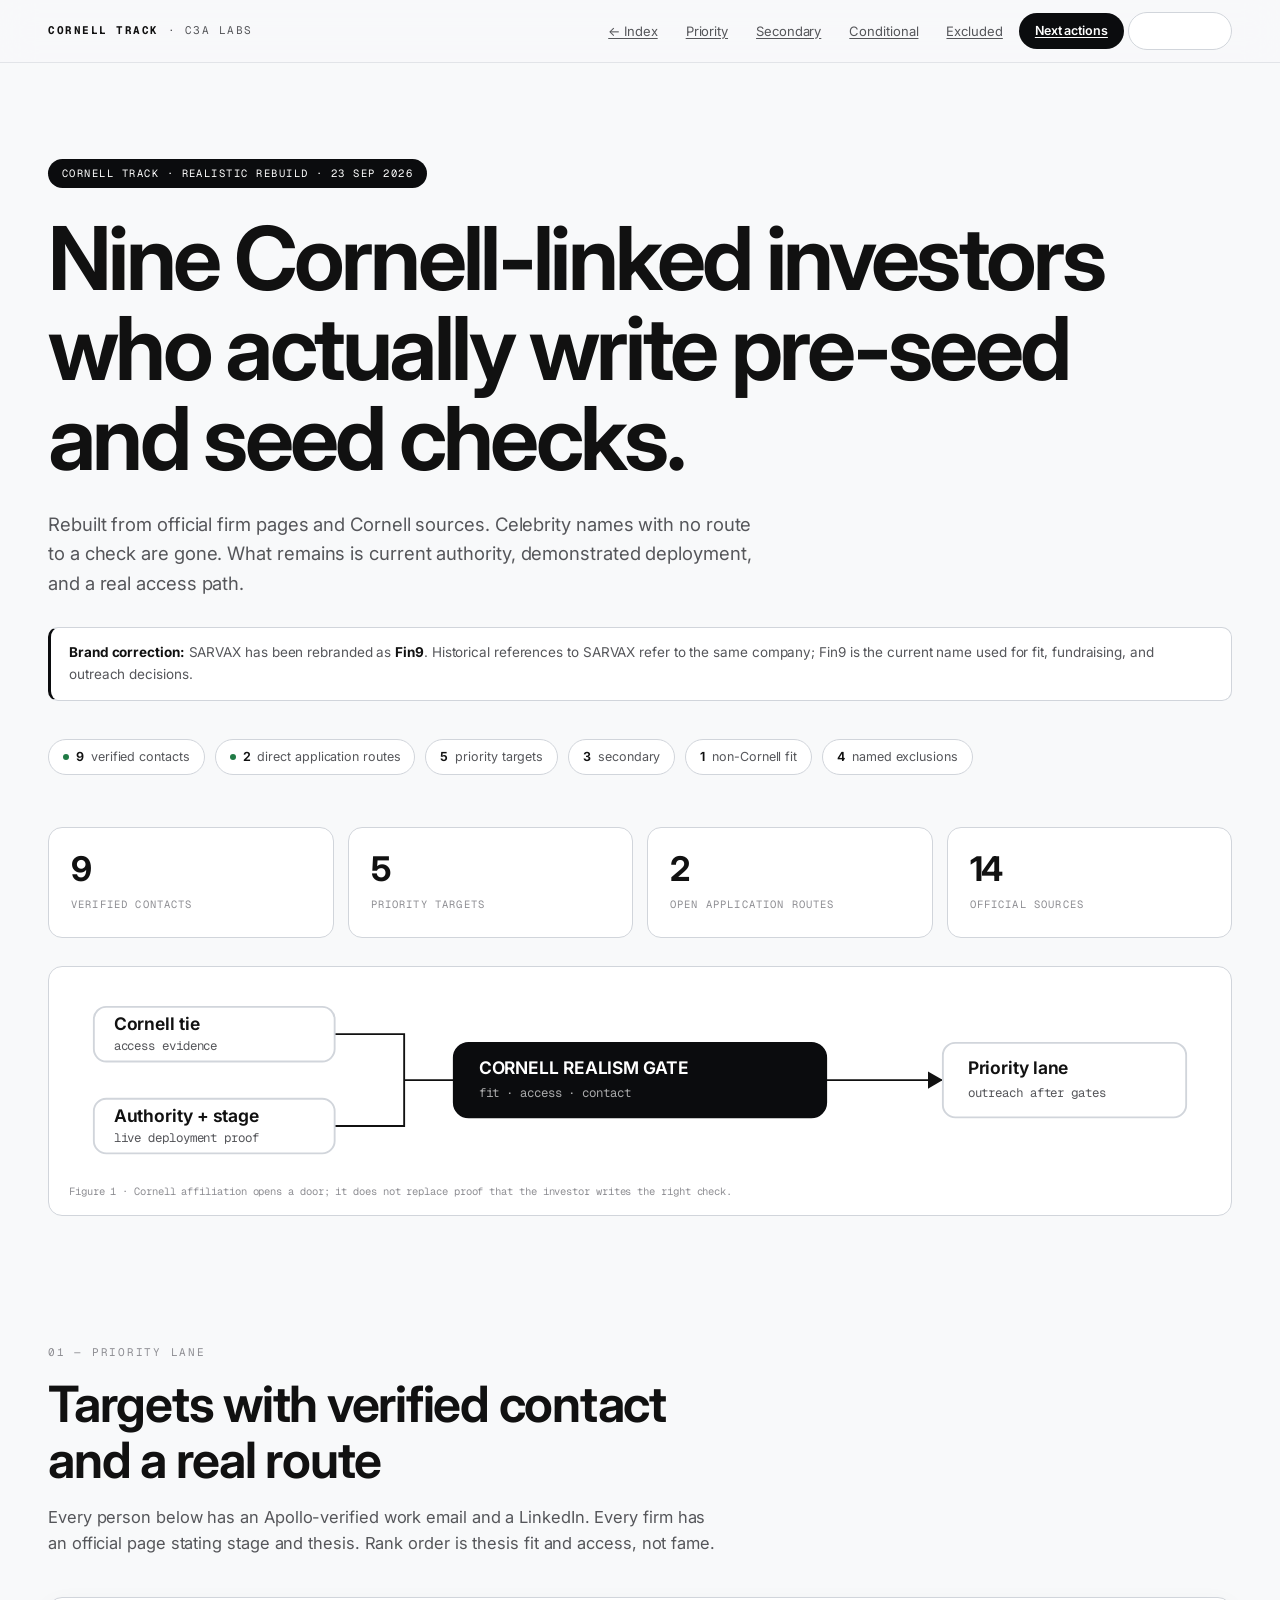
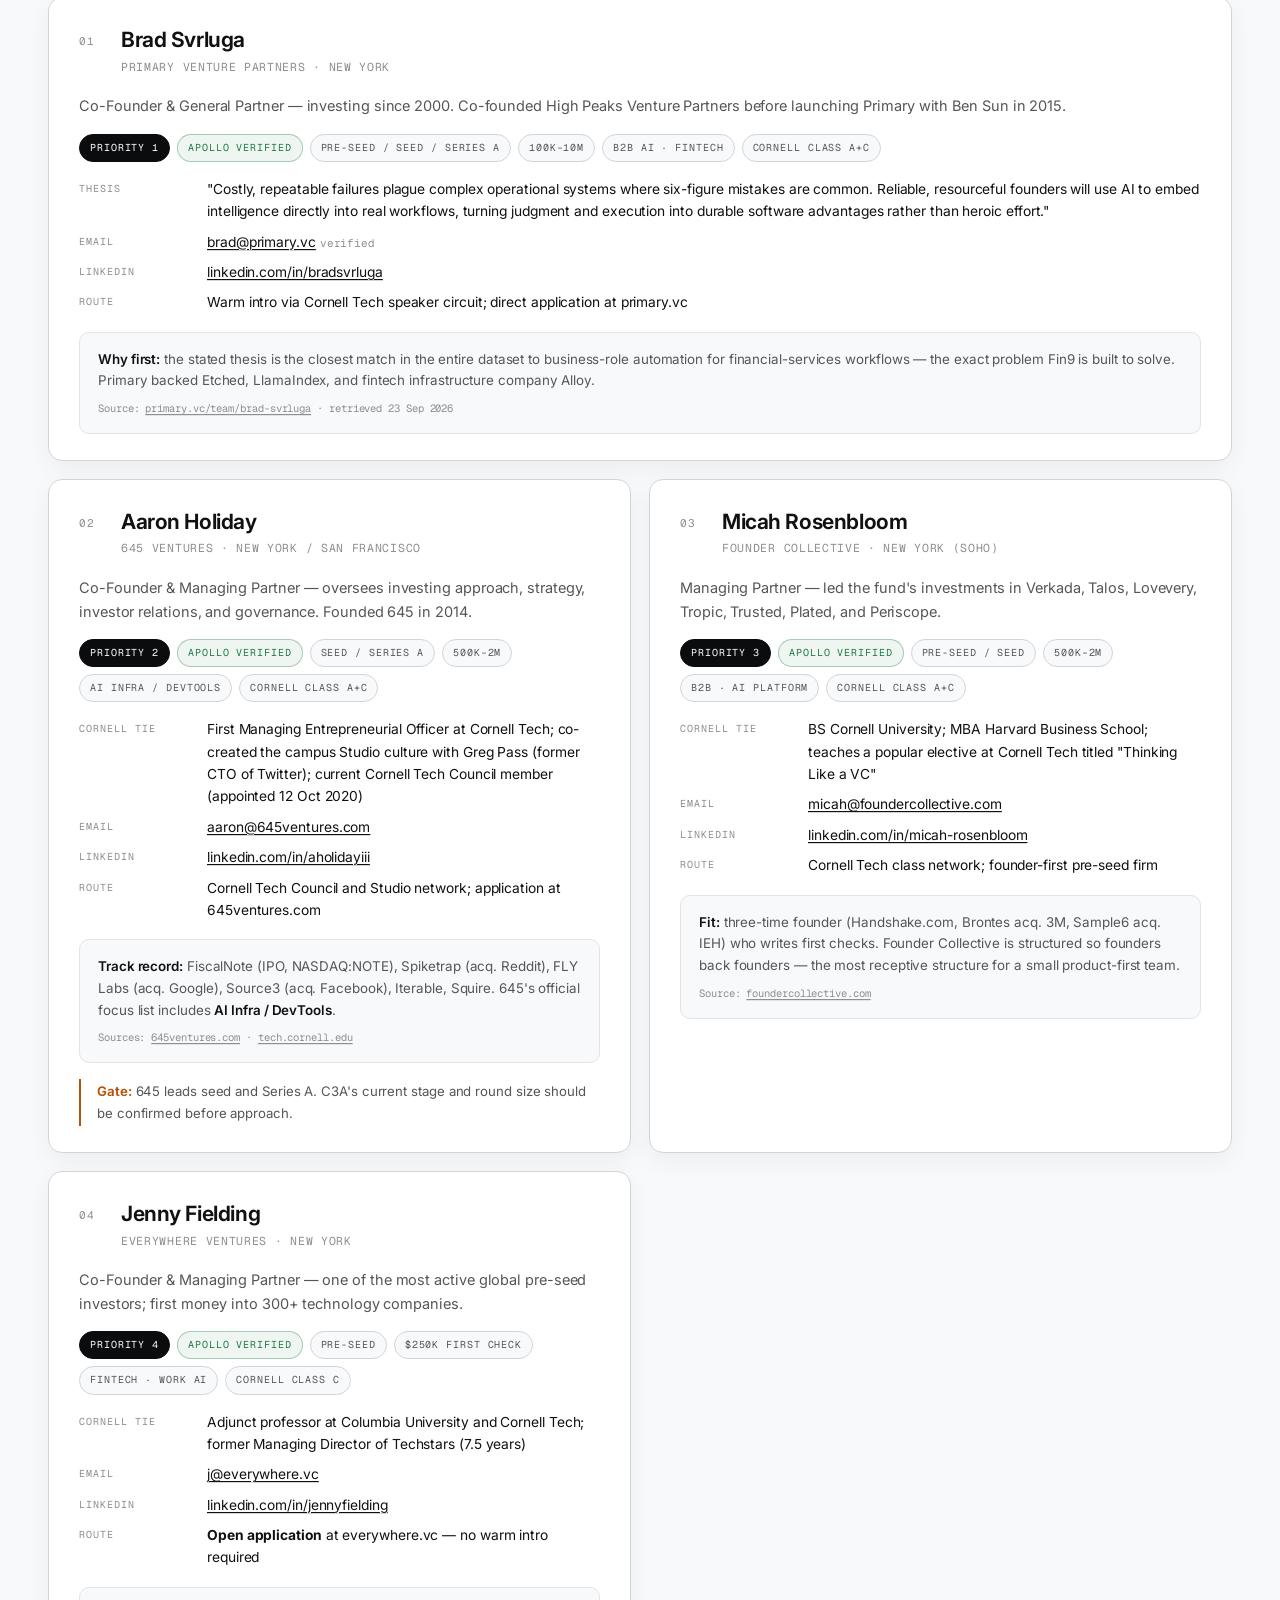
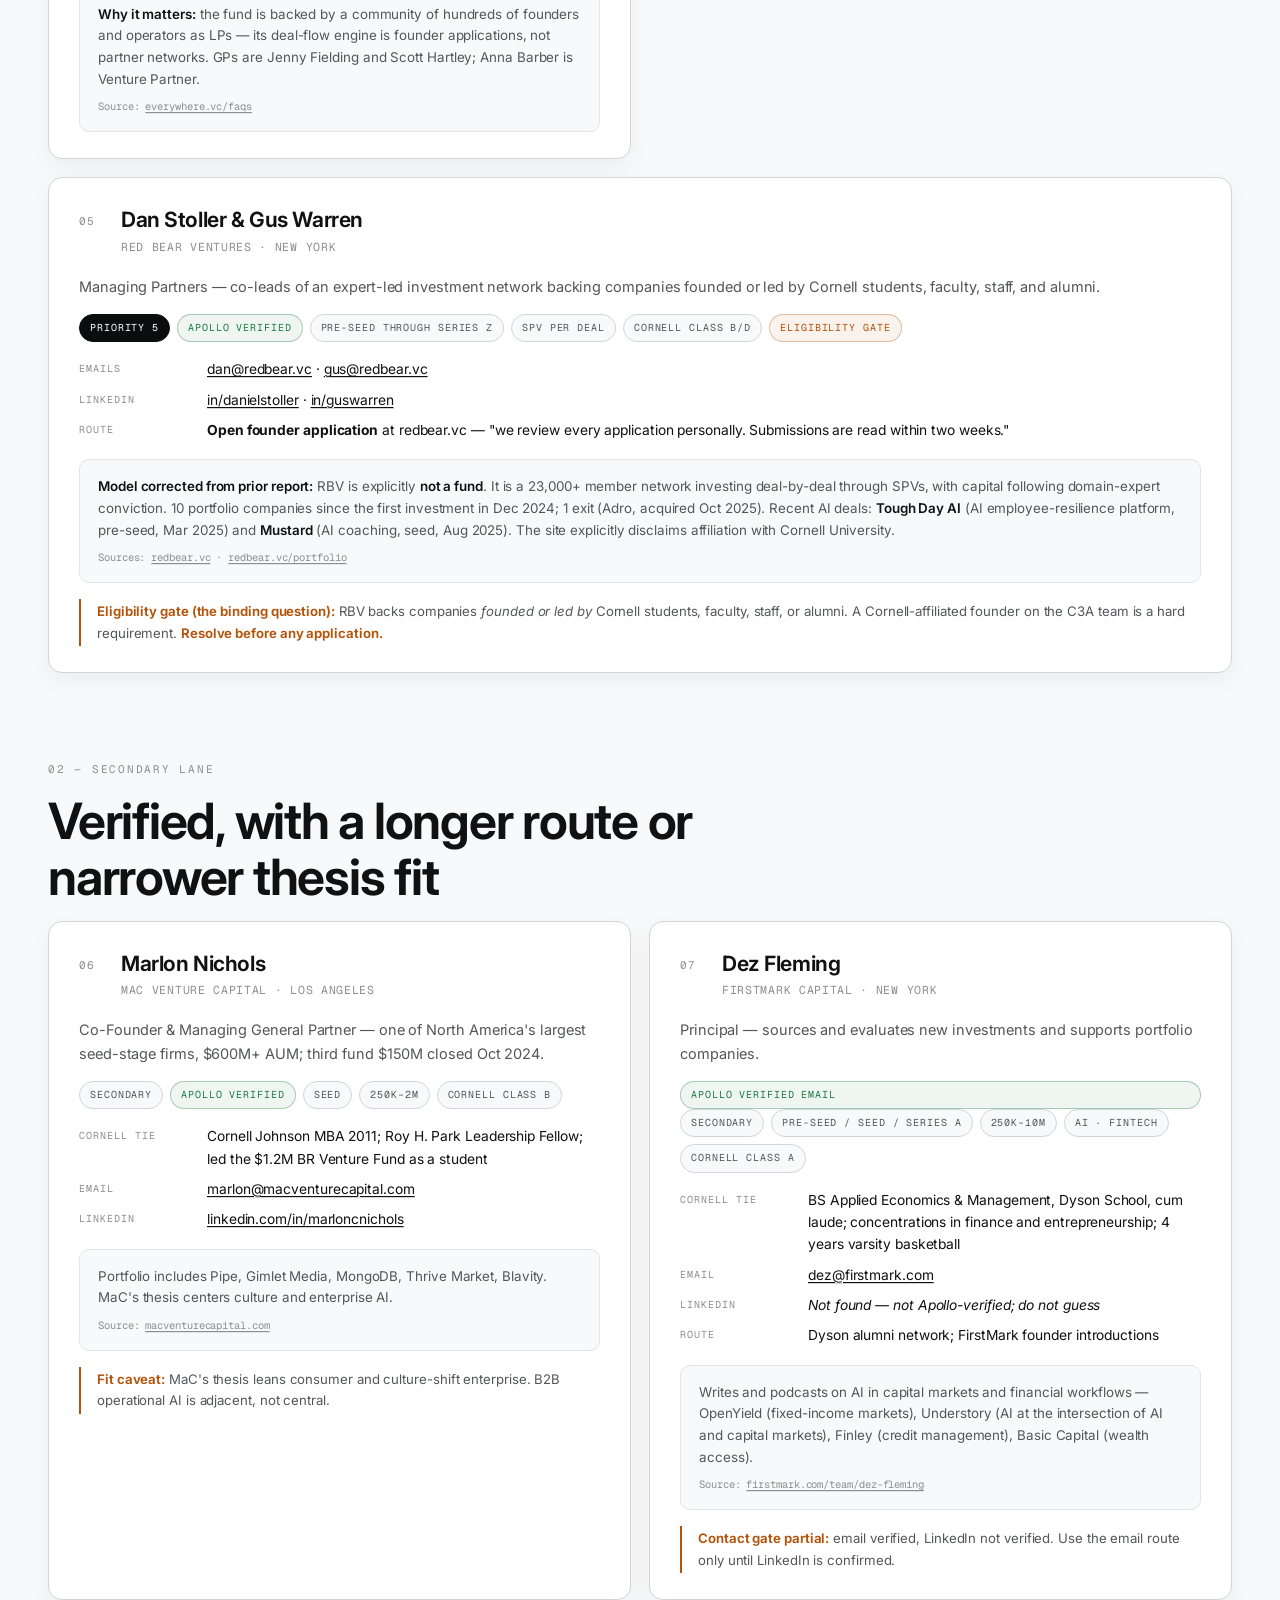
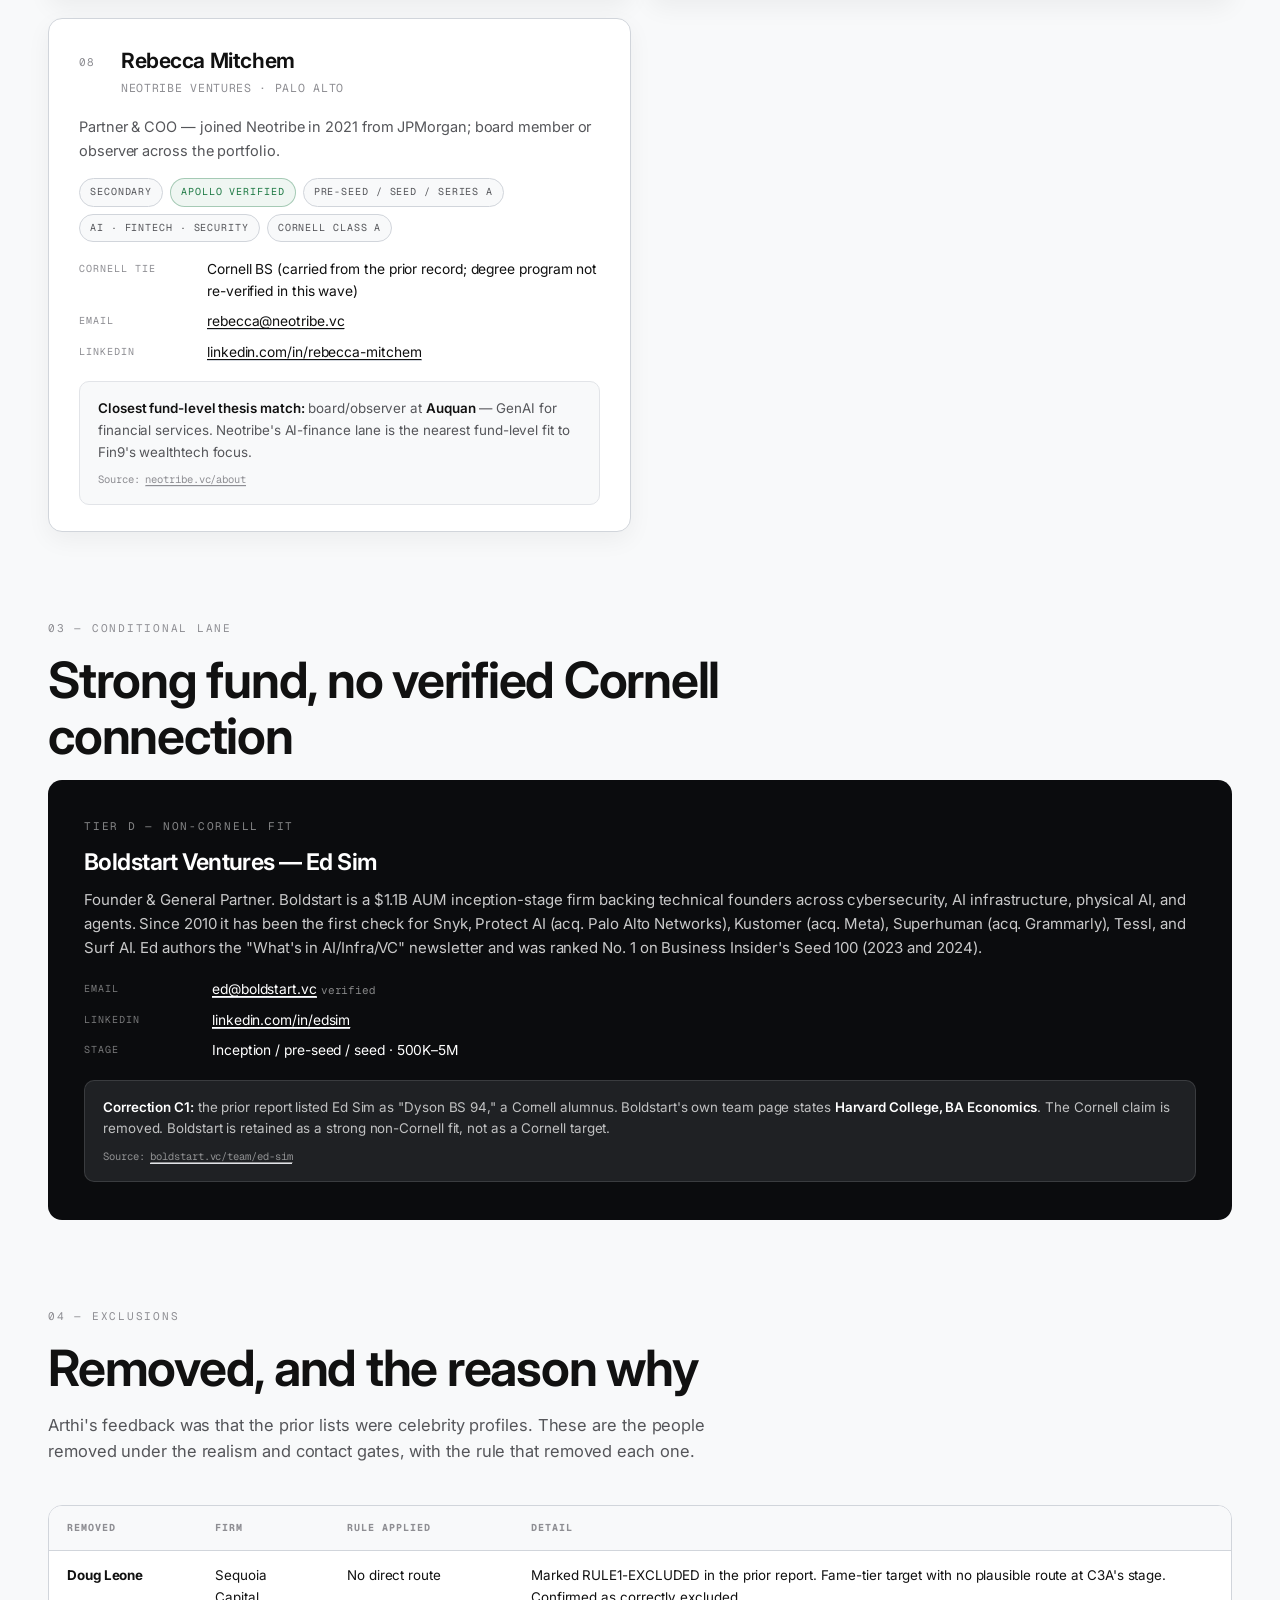
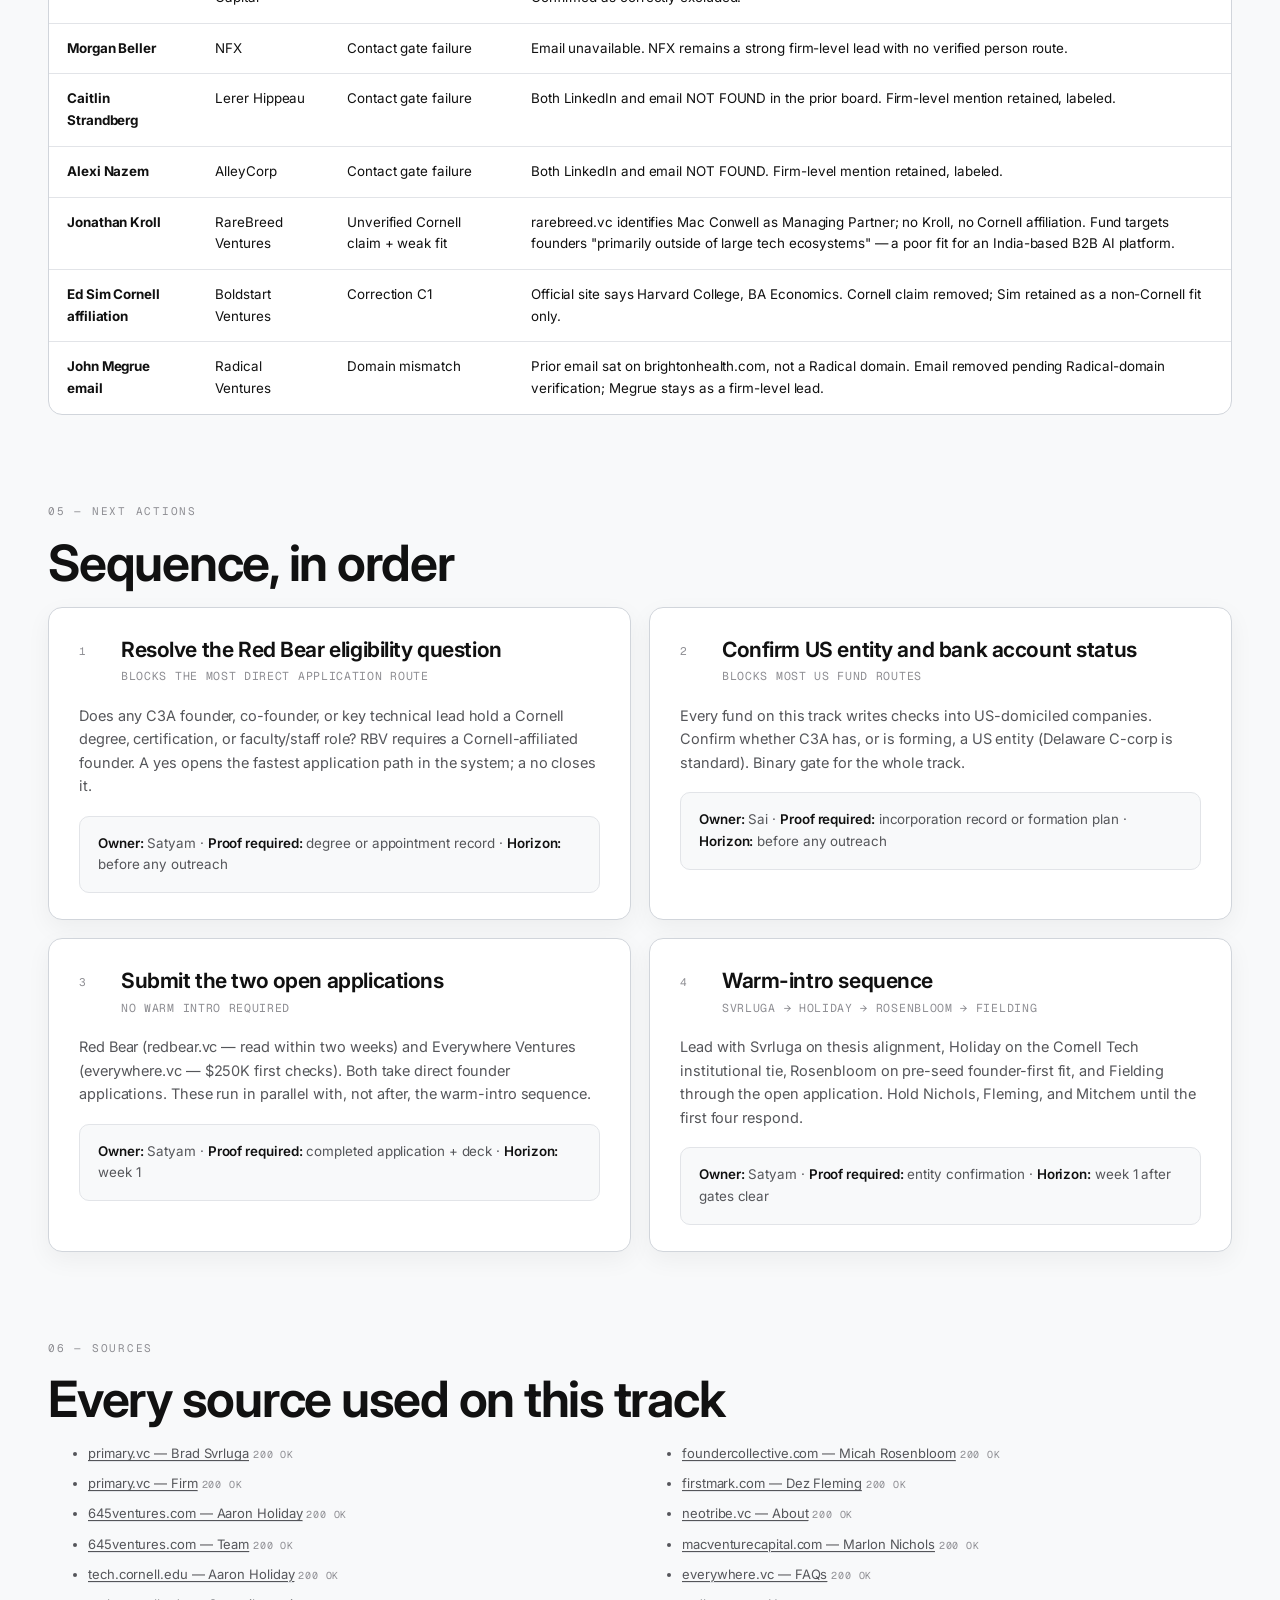
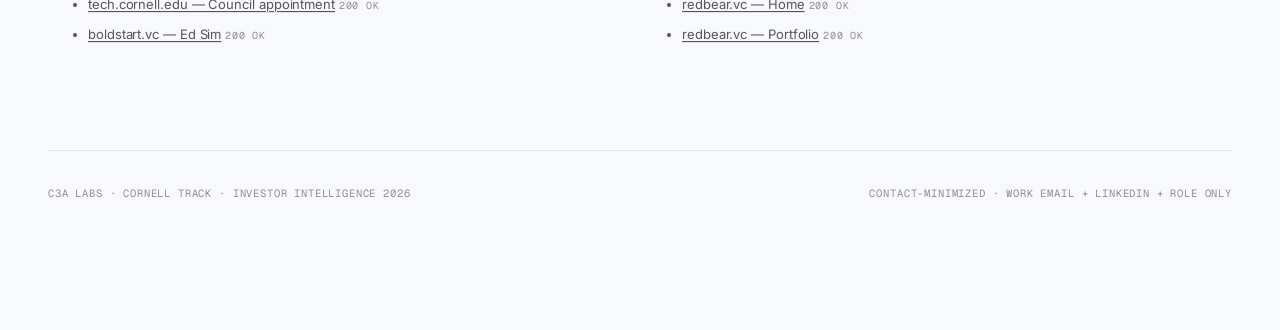
==== commit 98f5ea4c: "Update report for Fin9 and firm authority" ====
--- a/CORNELL/index.html
+++ b/CORNELL/index.html
@@ -3,7 +3,7 @@
 <head>
 <meta charset="utf-8">
 <meta name="viewport" content="width=device-width, initial-scale=1">
-<title>C3A Labs — Cornell Investor Intelligence 2026</title>
+<title>C3A Labs — Fin9 Cornell Investor Intelligence 2026</title>
 <meta name="description" content="Cornell-linked investors who actively write pre-seed and seed AI checks. Verified decision-makers, evidence-bound claims, explicit eligibility gates.">
 <link rel="preconnect" href="https://fonts.googleapis.com">
 <link rel="preconnect" href="https://fonts.gstatic.com" crossorigin>
@@ -36,6 +36,9 @@
     <p class="hero-lede">Rebuilt from official firm pages and Cornell sources. Celebrity
       names with no route to a check are gone. What remains is current authority,
       demonstrated deployment, and a real access path.</p>
+    <div class="rebrand-note"><b>Brand correction:</b> SARVAX has been rebranded as <b>Fin9</b>.
+      Historical references to SARVAX refer to the same company; Fin9 is the current name
+      used for fit, fundraising, and outreach decisions.</div>
     <div class="hero-band">
       <span class="pill"><span class="dot"></span><b>9</b> verified contacts</span>
       <span class="pill"><span class="dot"></span><b>2</b> direct application routes</span>
@@ -100,14 +103,14 @@
             judgment and execution into durable software advantages rather than heroic
             effort."</dd>
           <dt>Email</dt><dd><a href="mailto:brad@primary.vc">brad@primary.vc</a> <span class="mono" style="font-size:11px;color:var(--faint)">verified</span></dd>
-          <dt>LinkedIn</dt><dd><a href="https://www.linkedin.com/in/bradsvrluga">linkedin.com/in/bradsvrluga</a></dd>
+          <dt>LinkedIn</dt><dd><a href="http://www.linkedin.com/in/bradsvrluga">linkedin.com/in/bradsvrluga</a></dd>
           <dt>Route</dt><dd>Warm intro via Cornell Tech speaker circuit; direct
             application at primary.vc</dd>
         </dl>
         <div class="proof">
           <b>Why first:</b> the stated thesis is the closest match in the entire dataset
           to business-role automation for financial-services workflows — the exact
-          problem SARVAX is built to solve. Primary backed Etched, LlamaIndex, and
+          problem Fin9 is built to solve. Primary backed Etched, LlamaIndex, and
           fintech infrastructure company Alloy.
           <span class="proof-src">Source: <a href="https://primary.vc/team/brad-svrluga">primary.vc/team/brad-svrluga</a> · retrieved 23 Sep 2026</span>
         </div>
@@ -136,7 +139,7 @@
             Tech; co-created the campus Studio culture with Greg Pass (former CTO of
             Twitter); current Cornell Tech Council member (appointed 12 Oct 2020)</dd>
           <dt>Email</dt><dd><a href="mailto:aaron@645ventures.com">aaron@645ventures.com</a></dd>
-          <dt>LinkedIn</dt><dd><a href="https://www.linkedin.com/in/aholidayiii">linkedin.com/in/aholidayiii</a></dd>
+          <dt>LinkedIn</dt><dd><a href="http://www.linkedin.com/in/aholidayiii">linkedin.com/in/aholidayiii</a></dd>
           <dt>Route</dt><dd>Cornell Tech Council and Studio network; application at
             645ventures.com</dd>
         </dl>
@@ -172,7 +175,7 @@
           <dt>Cornell tie</dt><dd>BS Cornell University; MBA Harvard Business School;
             teaches a popular elective at Cornell Tech titled "Thinking Like a VC"</dd>
           <dt>Email</dt><dd><a href="mailto:micah@foundercollective.com">micah@foundercollective.com</a></dd>
-          <dt>LinkedIn</dt><dd><a href="https://www.linkedin.com/in/micah-rosenbloom-a0350">linkedin.com/in/micah-rosenbloom</a></dd>
+          <dt>LinkedIn</dt><dd><a href="http://www.linkedin.com/in/micah-rosenbloom-a0350">linkedin.com/in/micah-rosenbloom</a></dd>
           <dt>Route</dt><dd>Cornell Tech class network; founder-first pre-seed firm</dd>
         </dl>
         <div class="proof">
@@ -205,7 +208,7 @@
           <dt>Cornell tie</dt><dd>Adjunct professor at Columbia University and Cornell
             Tech; former Managing Director of Techstars (7.5 years)</dd>
           <dt>Email</dt><dd><a href="mailto:j@everywhere.vc">j@everywhere.vc</a></dd>
-          <dt>LinkedIn</dt><dd><a href="https://www.linkedin.com/in/jennyfielding">linkedin.com/in/jennyfielding</a></dd>
+          <dt>LinkedIn</dt><dd><a href="http://www.linkedin.com/in/jennyfielding">linkedin.com/in/jennyfielding</a></dd>
           <dt>Route</dt><dd><b>Open application</b> at everywhere.vc — no warm intro
             required</dd>
         </dl>
@@ -239,7 +242,7 @@
         </div>
         <dl class="kv">
           <dt>Emails</dt><dd><a href="mailto:dan@redbear.vc">dan@redbear.vc</a> · <a href="mailto:gus@redbear.vc">gus@redbear.vc</a></dd>
-          <dt>LinkedIn</dt><dd><a href="https://www.linkedin.com/in/danielstoller">in/danielstoller</a> · <a href="https://www.linkedin.com/in/guswarren">in/guswarren</a></dd>
+          <dt>LinkedIn</dt><dd><a href="http://www.linkedin.com/in/danielstoller">in/danielstoller</a> · <a href="http://www.linkedin.com/in/guswarren">in/guswarren</a></dd>
           <dt>Route</dt><dd><b>Open founder application</b> at redbear.vc — "we review
             every application personally. Submissions are read within two weeks."</dd>
         </dl>
@@ -289,7 +292,7 @@
           <dt>Cornell tie</dt><dd>Cornell Johnson MBA 2011; Roy H. Park Leadership
             Fellow; led the $1.2M BR Venture Fund as a student</dd>
           <dt>Email</dt><dd><a href="mailto:marlon@macventurecapital.com">marlon@macventurecapital.com</a></dd>
-          <dt>LinkedIn</dt><dd><a href="https://www.linkedin.com/in/marloncnichols">linkedin.com/in/marloncnichols</a></dd>
+          <dt>LinkedIn</dt><dd><a href="http://www.linkedin.com/in/marloncnichols">linkedin.com/in/marloncnichols</a></dd>
         </dl>
         <div class="proof">
           Portfolio includes Pipe, Gimlet Media, MongoDB, Thrive Market, Blavity.
@@ -357,12 +360,12 @@
           <dt>Cornell tie</dt><dd>Cornell BS (carried from the prior record; degree
             program not re-verified in this wave)</dd>
           <dt>Email</dt><dd><a href="mailto:rebecca@neotribe.vc">rebecca@neotribe.vc</a></dd>
-          <dt>LinkedIn</dt><dd><a href="https://www.linkedin.com/in/rebecca-mitchem-cfa-79231aa">linkedin.com/in/rebecca-mitchem</a></dd>
+          <dt>LinkedIn</dt><dd><a href="http://www.linkedin.com/in/rebecca-mitchem-cfa-79231aa">linkedin.com/in/rebecca-mitchem</a></dd>
         </dl>
         <div class="proof">
           <b>Closest fund-level thesis match:</b> board/observer at <b>Auquan</b> —
           GenAI for financial services. Neotribe's AI-finance lane is the nearest
-          fund-level fit to SARVAX's wealthtech focus.
+          fund-level fit to Fin9's wealthtech focus.
           <span class="proof-src">Source: <a href="https://www.neotribe.vc/about">neotribe.vc/about</a></span>
         </div>
       </div>
@@ -386,7 +389,7 @@
           (2023 and 2024).</p>
         <dl class="kv">
           <dt>Email</dt><dd><a href="mailto:ed@boldstart.vc" style="color:#fff">ed@boldstart.vc</a> <span class="mono" style="font-size:11px;color:rgba(255,255,255,.5)">verified</span></dd>
-          <dt>LinkedIn</dt><dd><a href="https://www.linkedin.com/in/edsim" style="color:#fff">linkedin.com/in/edsim</a></dd>
+          <dt>LinkedIn</dt><dd><a href="http://www.linkedin.com/in/edsim" style="color:#fff">linkedin.com/in/edsim</a></dd>
           <dt>Stage</dt><dd>Inception / pre-seed / seed · 500K–5M</dd>
         </dl>
         <div class="proof">
--- a/00-SYSTEM/report.css
+++ b/00-SYSTEM/report.css
@@ -231,6 +231,14 @@
   tbody td:first-child::before{margin-top:0}
 }
 
+/* ---------- brand and authority proof ---------- */
+.rebrand-note{margin-top:28px;padding:14px 18px;border:1px solid var(--line);border-left:3px solid var(--dark);border-radius:var(--radius-sub);background:var(--paper);color:var(--muted);font-size:13.5px}
+.rebrand-note b{color:var(--ink);font-weight:700}
+.authority-map{margin-top:28px}
+.authority-map table{font-size:13px}
+.authority-map td:first-child{white-space:nowrap;font-weight:650}
+.authority-map td:nth-child(2){font-weight:650}
+.authority-note{margin-top:14px;color:var(--muted);font-size:13px}
 /* ---------- print ---------- */
 @media print{
   body{background:#fff !important; color:#000 !important}
